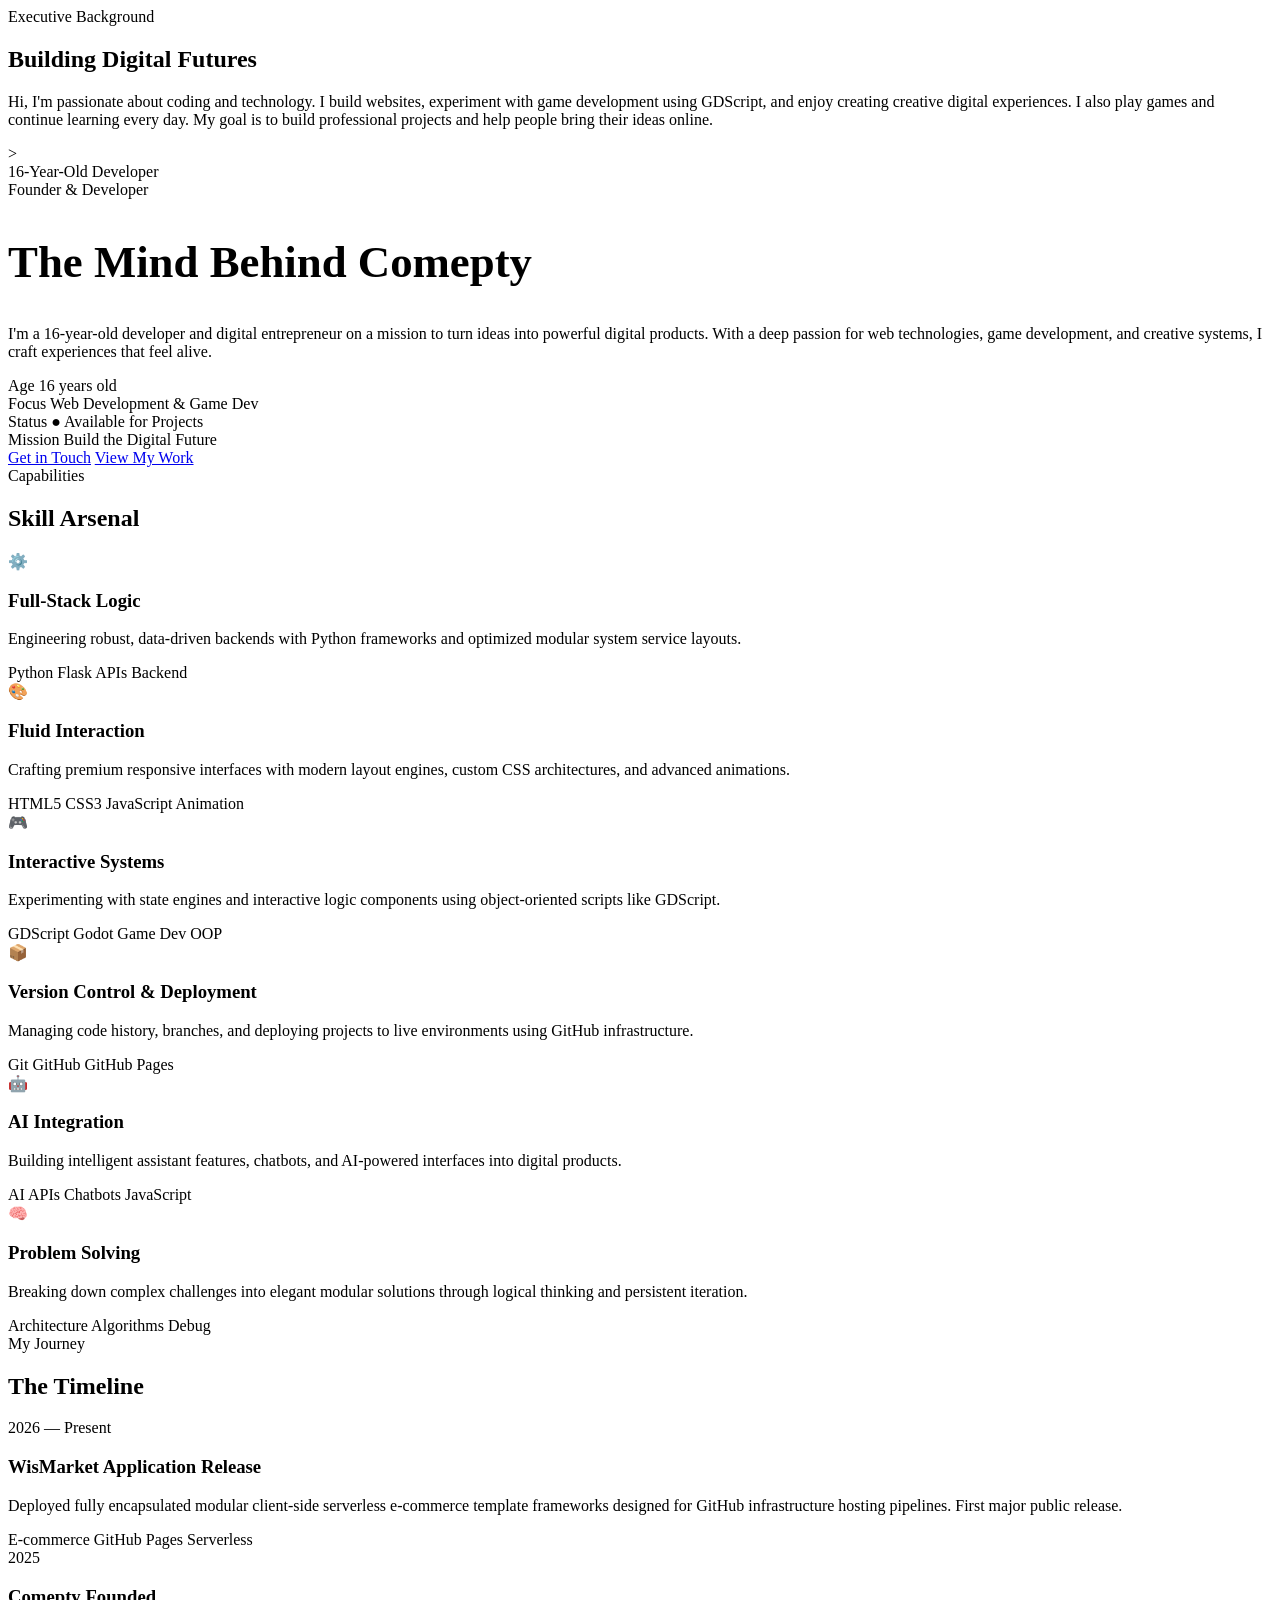
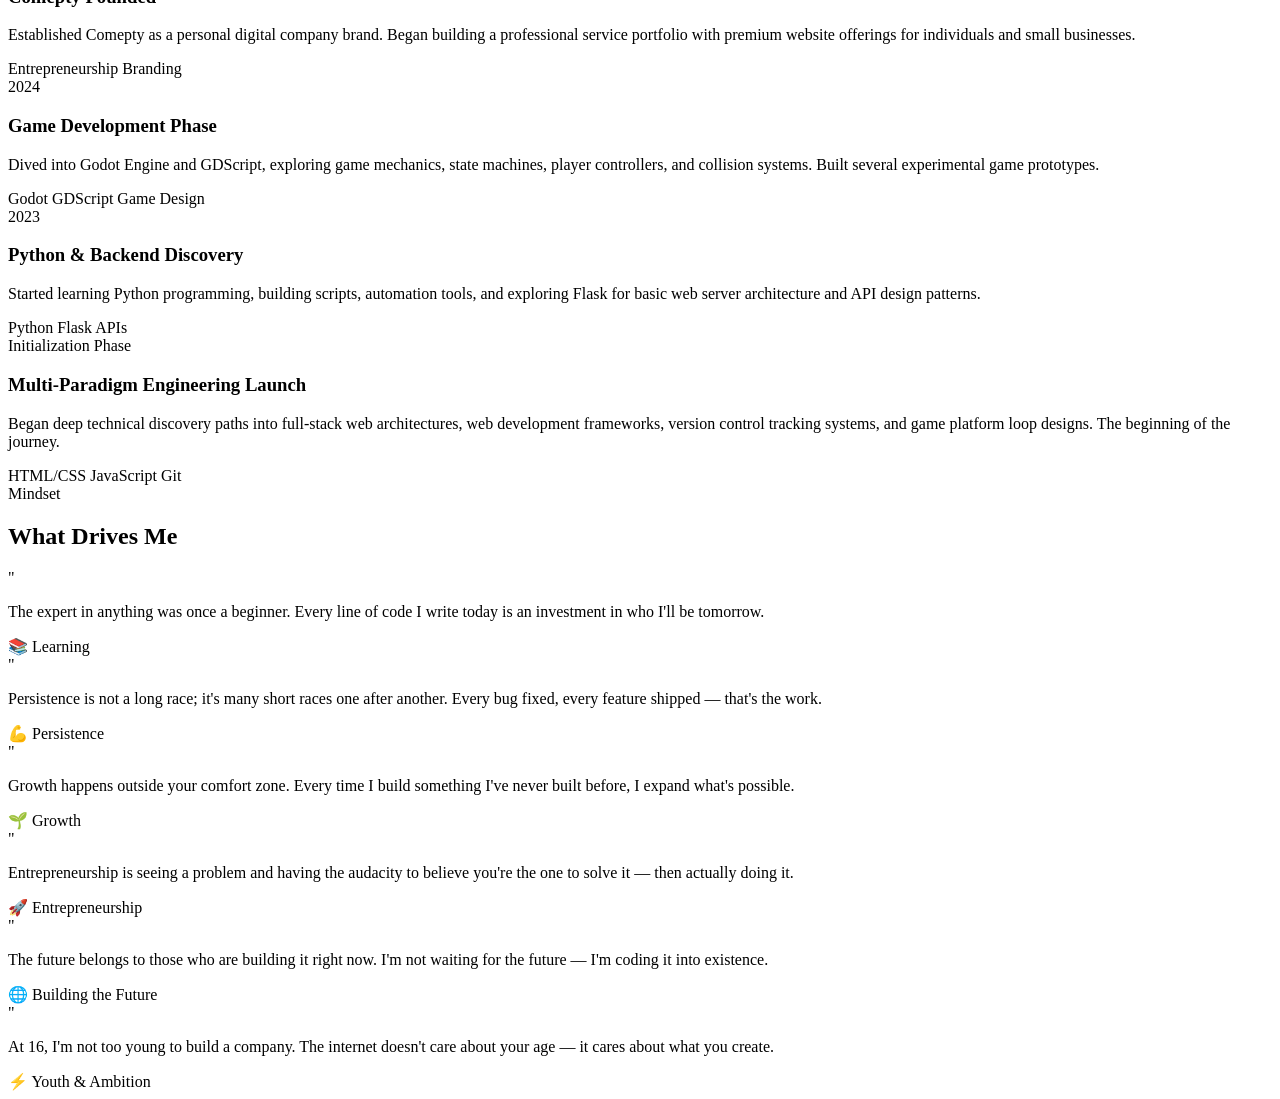
==== about.html @ f943f152 "Add files via upload" ====
<!DOCTYPE html>
<html lang="en">
<head>
  <meta charset="UTF-8" />
  
  
  <!-- ── SEO ── -->
<meta name="description" content="Comepty is a youth-led digital agency that builds premium websites and apps, crafted by a 16-year-old developer with a passion for clean design and futuristic experiences." />
<meta name="keywords" content="Comepty, web development, digital agency, premium websites, Nigeria, youth developer" />
<meta name="author" content="Comepty" />

<!-- ── Open Graph (Facebook, WhatsApp, Discord, LinkedIn) ── -->
<meta property="og:title" content="Comepty.org" />
<meta property="og:description" content="Comepty is a youth-led digital agency that builds premium websites and apps, crafted by a 16-year-old developer with a passion for clean design and futuristic experiences." />
<meta property="og:image" content="https://comepty-official.github.io/Comepty-Portfolio/image/icon.png" />
<meta property="og:url" content="https://comepty-official.github.io/Comepty-Portfolio/" />
<meta property="og:type" content="website" />
<meta property="og:site_name" content="Comepty" />
<meta property="og:locale" content="en_US" />

<!-- ── Twitter / X ── -->
<meta name="twitter:card" content="summary_large_image" />
<meta name="twitter:title" content="Comepty.org" />
<meta name="twitter:description" content="Comepty is a youth-led digital agency that builds premium websites and apps, crafted by a 16-year-old developer with a passion for clean design and futuristic experiences." />
<meta name="twitter:image" content="https://comepty-official.github.io/Comepty-Portfolio/image/icon.png" />
<meta name="twitter:site" content="@comepty" />
<meta name="twitter:creator" content="@comepty" />

<!-- ── Discord (uses Open Graph automatically) ── -->
<!-- Discord reads og:title, og:description, og:image — already covered above -->
<meta property="og:image:width" content="1200" />
<meta property="og:image:height" content="630" />

<!-- ── WhatsApp (uses Open Graph automatically) ── -->
<!-- WhatsApp reads og:title, og:description, og:image — already covered above -->

<!-- ── Telegram ── -->
<meta property="og:image:alt" content="Comepty — Building Digital Futures" />

<!-- ── LinkedIn ── -->
<meta property="article:author" content="Comepty" />
  
  
  <title>About — Comepty</title>
  
  <link rel="preconnect" href="https://fonts.googleapis.com" />
  <link rel="preconnect" href="https://fonts.gstatic.com" crossorigin />
  <link rel="stylesheet" href="css/global.css" />
  <link rel="stylesheet" href="css/about.css" />
</head>
<body>

<main>

  <!-- ── Page Hero ─────────────────────────────────────────── -->
  <section class="page-hero">
    <div class="page-hero-inner">
      <div class="section-label reveal">Executive Background</div>
      <h1 class="section-title reveal reveal-delay-1">
        Building <span class="gradient-text">Digital Futures</span>
      </h1>
      <p class="section-sub reveal reveal-delay-2">
        Hi, I'm passionate about coding and technology. I build websites, experiment with game development using GDScript, and enjoy creating creative digital experiences. I also play games and continue learning every day. My goal is to build professional projects and help people bring their ideas online.
      </p>
    </div>
    <div class="orb orb-1" aria-hidden="true"></div>
    <div class="orb orb-2" aria-hidden="true"></div>
  </section>

  <!-- ── Profile Card ──────────────────────────────────────── -->
  <section class="section">
    <div class="profile-grid">
      <div class="profile-avatar-wrap reveal">
        <div class="profile-avatar">
          <div class="avatar-placeholder" aria-label="Founder photo placeholder">
            <img class="logo" src="image/MyPic.jpg" alt=""></img>>
            <!-- Replace with <img src="assets/images/founder.jpg" alt="Founder" /> -->
          </div>
          <div class="avatar-ring"></div>
          <div class="avatar-glow"></div>
        </div>
        <div class="profile-badge">
          <span class="badge-dot"></span>
          16-Year-Old Developer
        </div>
      </div>

      <div class="profile-info">
        <div class="section-label reveal">Founder & Developer</div>
        <h2 class="section-title reveal reveal-delay-1" style="font-size:clamp(1.8rem,4vw,2.8rem)">
          The Mind Behind Comepty
        </h2>
        <p class="section-sub reveal reveal-delay-2">
          I'm a 16-year-old developer and digital entrepreneur on a mission to turn ideas into powerful digital products. With a deep passion for web technologies, game development, and creative systems, I craft experiences that feel alive.
        </p>
        <div class="profile-details reveal reveal-delay-3">
          <div class="detail-item">
            <span class="detail-label">Age</span>
            <span class="detail-value">16 years old</span>
          </div>
          <div class="detail-item">
            <span class="detail-label">Focus</span>
            <span class="detail-value">Web Development & Game Dev</span>
          </div>
          <div class="detail-item">
            <span class="detail-label">Status</span>
            <span class="detail-value" style="color:var(--cyan)">● Available for Projects</span>
          </div>
          <div class="detail-item">
            <span class="detail-label">Mission</span>
            <span class="detail-value">Build the Digital Future</span>
          </div>
        </div>
        <div class="profile-actions reveal reveal-delay-4">
          <a href="contact.html" class="btn btn-primary">Get in Touch</a>
          <a href="projects.html" class="btn btn-ghost">View My Work</a>
        </div>
      </div>
    </div>
  </section>

  <!-- ── Skills ────────────────────────────────────────────── -->
  <section class="section">
    <div class="section-label reveal">Capabilities</div>
    <h2 class="section-title reveal reveal-delay-1">Skill <span class="gradient-text">Arsenal</span></h2>

    <div class="skills-grid">
      <!-- Skill Card 1 -->
      <div class="skill-card glass-card reveal reveal-delay-1">
        <div class="skill-icon">⚙️</div>
        <h3>Full-Stack Logic</h3>
        <p>Engineering robust, data-driven backends with Python frameworks and optimized modular system service layouts.</p>
        <div class="skill-tags">
          <span class="tag">Python</span>
          <span class="tag">Flask</span>
          <span class="tag">APIs</span>
          <span class="tag">Backend</span>
        </div>
        <div class="skill-bar-wrap">
          <div class="skill-bar" data-width="70%"></div>
        </div>
      </div>

      <!-- Skill Card 2 -->
      <div class="skill-card glass-card reveal reveal-delay-2">
        <div class="skill-icon">🎨</div>
        <h3>Fluid Interaction</h3>
        <p>Crafting premium responsive interfaces with modern layout engines, custom CSS architectures, and advanced animations.</p>
        <div class="skill-tags">
          <span class="tag">HTML5</span>
          <span class="tag">CSS3</span>
          <span class="tag">JavaScript</span>
          <span class="tag">Animation</span>
        </div>
        <div class="skill-bar-wrap">
          <div class="skill-bar" data-width="88%"></div>
        </div>
      </div>

      <!-- Skill Card 3 -->
      <div class="skill-card glass-card reveal reveal-delay-3">
        <div class="skill-icon">🎮</div>
        <h3>Interactive Systems</h3>
        <p>Experimenting with state engines and interactive logic components using object-oriented scripts like GDScript.</p>
        <div class="skill-tags">
          <span class="tag">GDScript</span>
          <span class="tag">Godot</span>
          <span class="tag">Game Dev</span>
          <span class="tag">OOP</span>
        </div>
        <div class="skill-bar-wrap">
          <div class="skill-bar" data-width="55%"></div>
        </div>
      </div>

      <!-- Skill Card 4 -->
      <div class="skill-card glass-card reveal reveal-delay-4">
        <div class="skill-icon">📦</div>
        <h3>Version Control & Deployment</h3>
        <p>Managing code history, branches, and deploying projects to live environments using GitHub infrastructure.</p>
        <div class="skill-tags">
          <span class="tag">Git</span>
          <span class="tag">GitHub</span>
          <span class="tag">GitHub Pages</span>
        </div>
        <div class="skill-bar-wrap">
          <div class="skill-bar" data-width="75%"></div>
        </div>
      </div>

      <!-- Skill Card 5 -->
      <div class="skill-card glass-card reveal reveal-delay-1">
        <div class="skill-icon">🤖</div>
        <h3>AI Integration</h3>
        <p>Building intelligent assistant features, chatbots, and AI-powered interfaces into digital products.</p>
        <div class="skill-tags">
          <span class="tag">AI APIs</span>
          <span class="tag">Chatbots</span>
          <span class="tag">JavaScript</span>
        </div>
        <div class="skill-bar-wrap">
          <div class="skill-bar" data-width="60%"></div>
        </div>
      </div>

      <!-- Skill Card 6 -->
      <div class="skill-card glass-card reveal reveal-delay-2">
        <div class="skill-icon">🧠</div>
        <h3>Problem Solving</h3>
        <p>Breaking down complex challenges into elegant modular solutions through logical thinking and persistent iteration.</p>
        <div class="skill-tags">
          <span class="tag">Architecture</span>
          <span class="tag">Algorithms</span>
          <span class="tag">Debug</span>
        </div>
        <div class="skill-bar-wrap">
          <div class="skill-bar" data-width="82%"></div>
        </div>
      </div>
    </div>
  </section>

  <!-- ── Timeline ───────────────────────────────────────────── -->
  <section class="section">
    <div class="section-label reveal">My Journey</div>
    <h2 class="section-title reveal reveal-delay-1">The <span class="gradient-text">Timeline</span></h2>

    <div class="timeline">

      <div class="timeline-item reveal">
        <div class="timeline-dot"></div>
        <div class="timeline-content glass-card">
          <div class="timeline-date">2026 — Present</div>
          <h3>WisMarket Application Release</h3>
          <p>Deployed fully encapsulated modular client-side serverless e-commerce template frameworks designed for GitHub infrastructure hosting pipelines. First major public release.</p>
          <div class="timeline-tags">
            <span class="tag">E-commerce</span>
            <span class="tag">GitHub Pages</span>
            <span class="tag">Serverless</span>
          </div>
        </div>
      </div>

      <div class="timeline-item reveal">
        <div class="timeline-dot"></div>
        <div class="timeline-content glass-card">
          <div class="timeline-date">2025</div>
          <h3>Comepty Founded</h3>
          <p>Established Comepty as a personal digital company brand. Began building a professional service portfolio with premium website offerings for individuals and small businesses.</p>
          <div class="timeline-tags">
            <span class="tag">Entrepreneurship</span>
            <span class="tag">Branding</span>
          </div>
        </div>
      </div>

      <div class="timeline-item reveal">
        <div class="timeline-dot"></div>
        <div class="timeline-content glass-card">
          <div class="timeline-date">2024</div>
          <h3>Game Development Phase</h3>
          <p>Dived into Godot Engine and GDScript, exploring game mechanics, state machines, player controllers, and collision systems. Built several experimental game prototypes.</p>
          <div class="timeline-tags">
            <span class="tag">Godot</span>
            <span class="tag">GDScript</span>
            <span class="tag">Game Design</span>
          </div>
        </div>
      </div>

      <div class="timeline-item reveal">
        <div class="timeline-dot"></div>
        <div class="timeline-content glass-card">
          <div class="timeline-date">2023</div>
          <h3>Python & Backend Discovery</h3>
          <p>Started learning Python programming, building scripts, automation tools, and exploring Flask for basic web server architecture and API design patterns.</p>
          <div class="timeline-tags">
            <span class="tag">Python</span>
            <span class="tag">Flask</span>
            <span class="tag">APIs</span>
          </div>
        </div>
      </div>

      <div class="timeline-item reveal">
        <div class="timeline-dot timeline-dot-start"></div>
        <div class="timeline-content glass-card">
          <div class="timeline-date">Initialization Phase</div>
          <h3>Multi-Paradigm Engineering Launch</h3>
          <p>Began deep technical discovery paths into full-stack web architectures, web development frameworks, version control tracking systems, and game platform loop designs. The beginning of the journey.</p>
          <div class="timeline-tags">
            <span class="tag">HTML/CSS</span>
            <span class="tag">JavaScript</span>
            <span class="tag">Git</span>
          </div>
        </div>
      </div>

    </div>
  </section>

  <!-- ── Motivation Quotes ──────────────────────────────────── -->
  <section class="section">
    <div class="section-label reveal">Mindset</div>
    <h2 class="section-title reveal reveal-delay-1">What Drives <span class="gradient-text">Me</span></h2>

    <div class="quotes-grid">
      <div class="quote-card glass-card reveal reveal-delay-1">
        <div class="quote-mark">"</div>
        <p class="quote-text">The expert in anything was once a beginner. Every line of code I write today is an investment in who I'll be tomorrow.</p>
        <div class="quote-theme">📚 Learning</div>
      </div>
      <div class="quote-card glass-card reveal reveal-delay-2">
        <div class="quote-mark">"</div>
        <p class="quote-text">Persistence is not a long race; it's many short races one after another. Every bug fixed, every feature shipped — that's the work.</p>
        <div class="quote-theme">💪 Persistence</div>
      </div>
      <div class="quote-card glass-card reveal reveal-delay-3">
        <div class="quote-mark">"</div>
        <p class="quote-text">Growth happens outside your comfort zone. Every time I build something I've never built before, I expand what's possible.</p>
        <div class="quote-theme">🌱 Growth</div>
      </div>
      <div class="quote-card glass-card reveal reveal-delay-4">
        <div class="quote-mark">"</div>
        <p class="quote-text">Entrepreneurship is seeing a problem and having the audacity to believe you're the one to solve it — then actually doing it.</p>
        <div class="quote-theme">🚀 Entrepreneurship</div>
      </div>
      <div class="quote-card glass-card reveal reveal-delay-1">
        <div class="quote-mark">"</div>
        <p class="quote-text">The future belongs to those who are building it right now. I'm not waiting for the future — I'm coding it into existence.</p>
        <div class="quote-theme">🌐 Building the Future</div>
      </div>
      <div class="quote-card glass-card reveal reveal-delay-2">
        <div class="quote-mark">"</div>
        <p class="quote-text">At 16, I'm not too young to build a company. The internet doesn't care about your age — it cares about what you create.</p>
        <div class="quote-theme">⚡ Youth & Ambition</div>
      </div>
    </div>
  </section>

</main>

<script src="js/shell.js"></script>
<script src="js/global.js"></script>
<script src="js/about.js"></script>
</body>
</html>
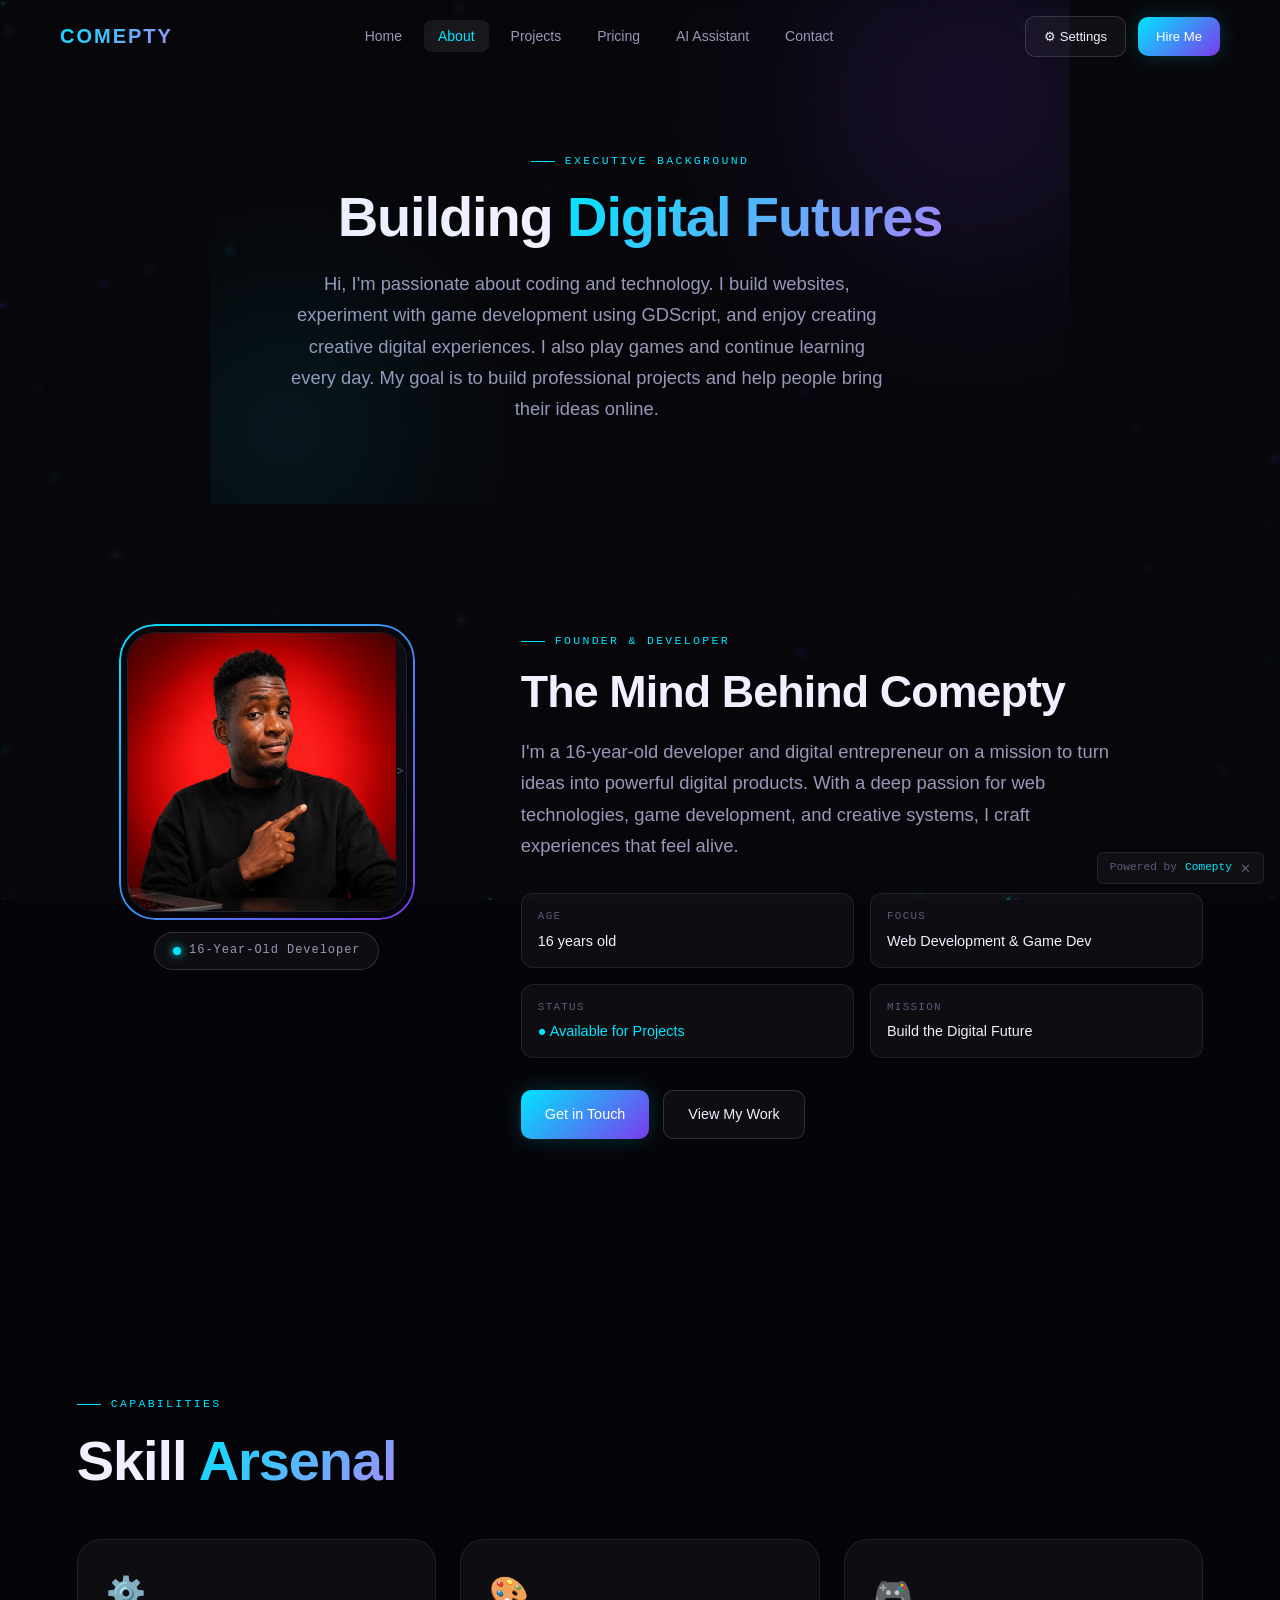
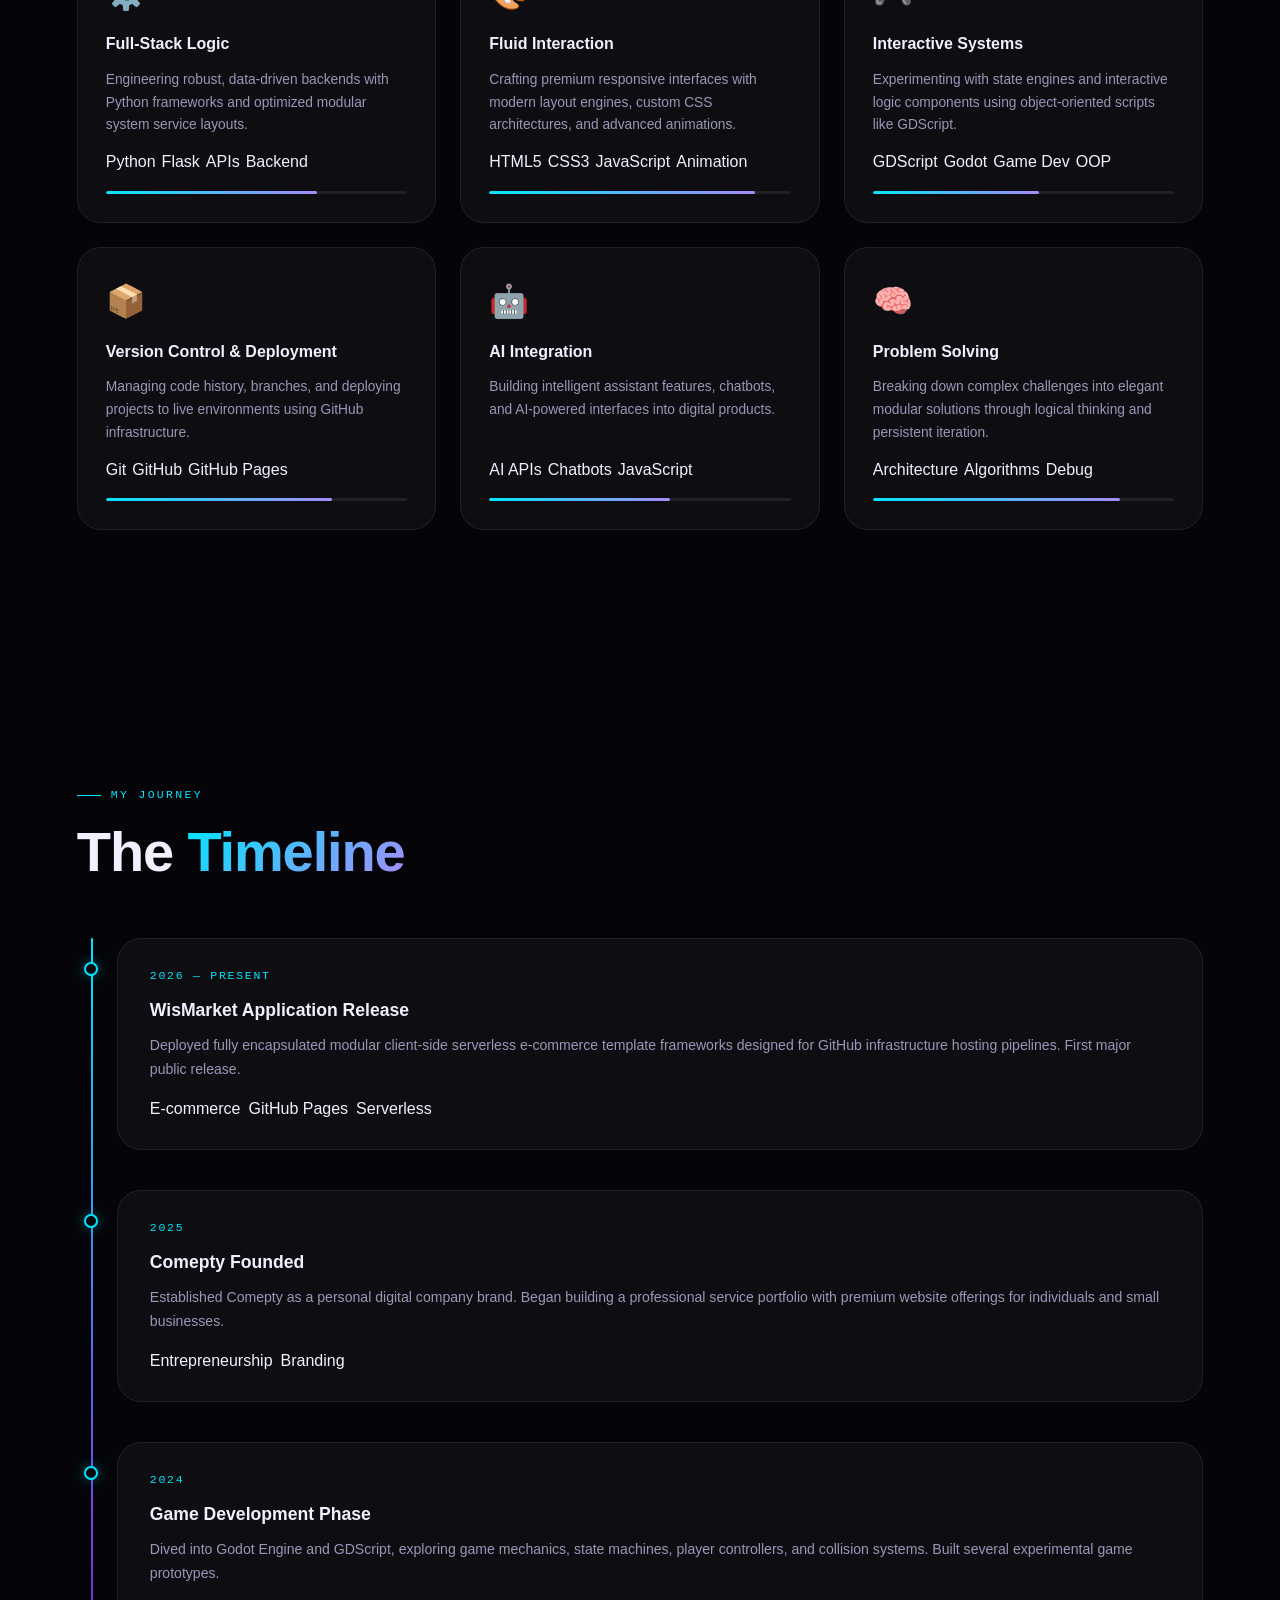
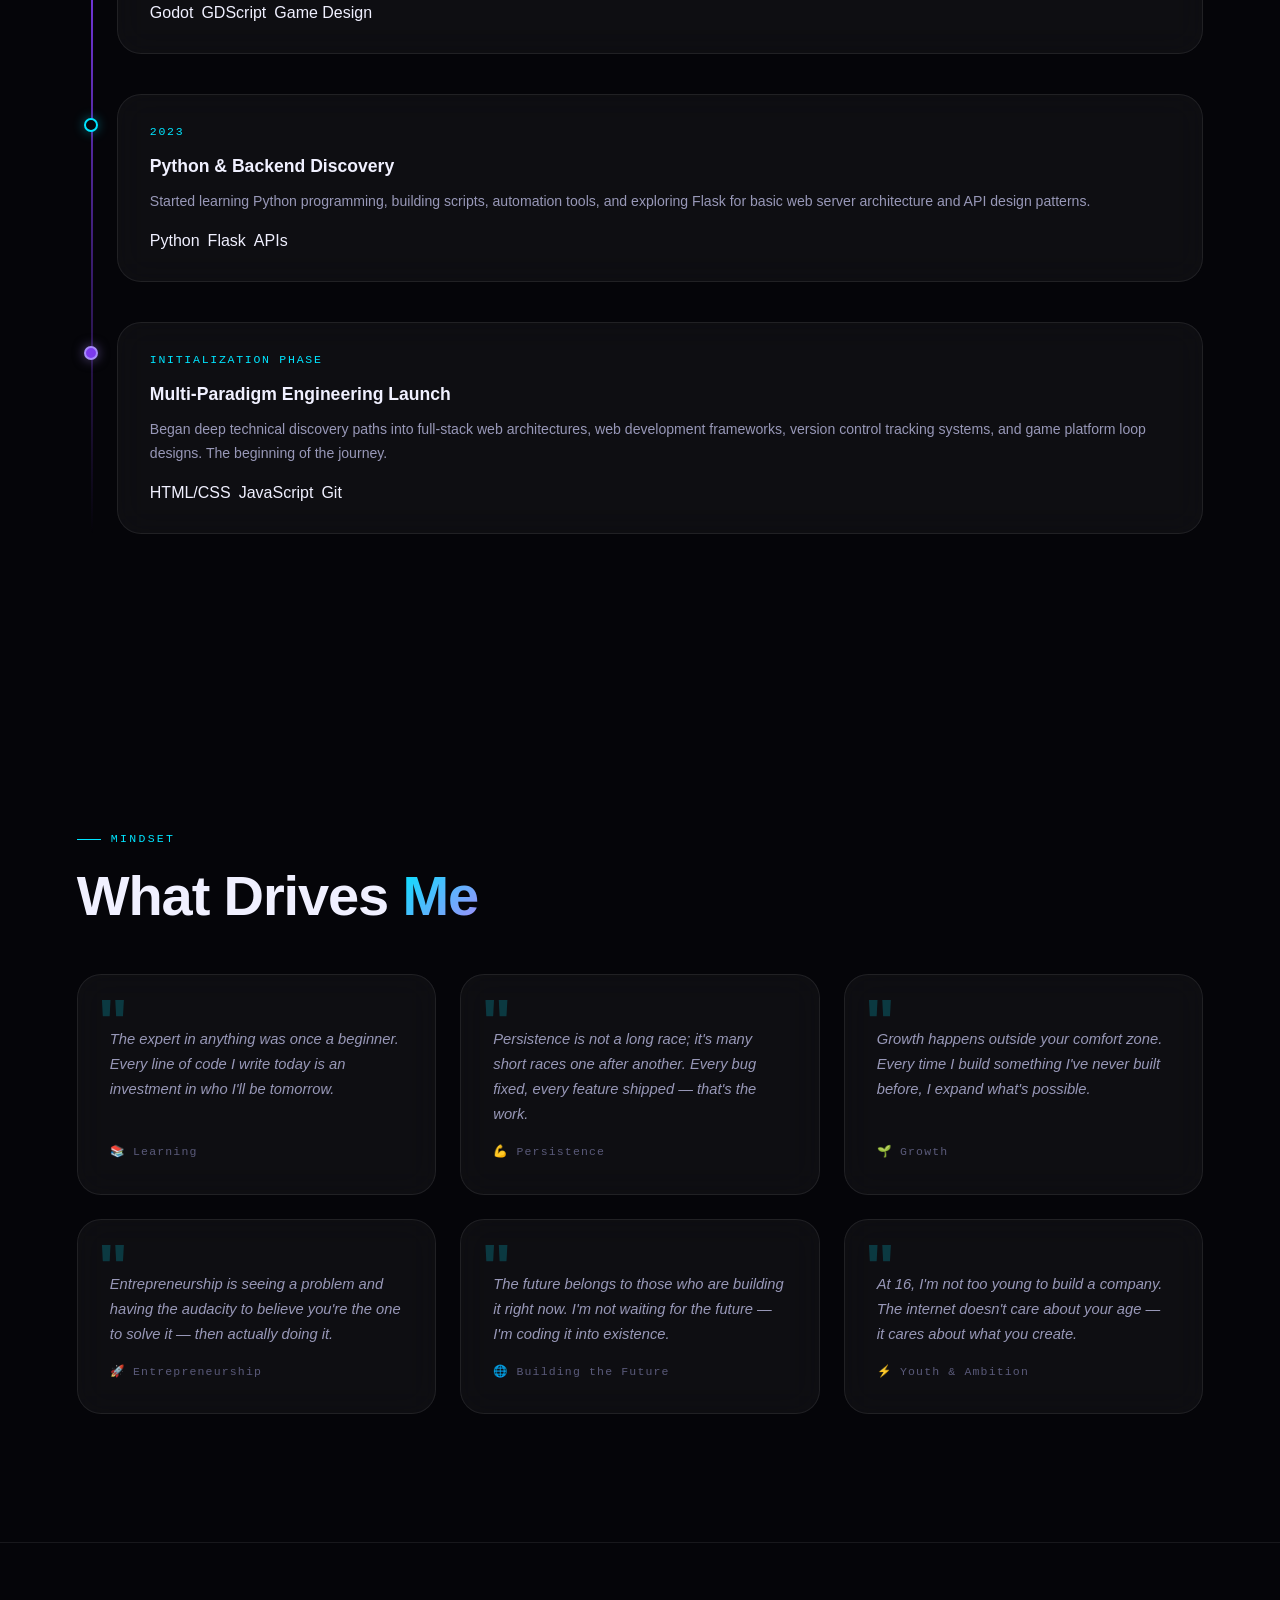
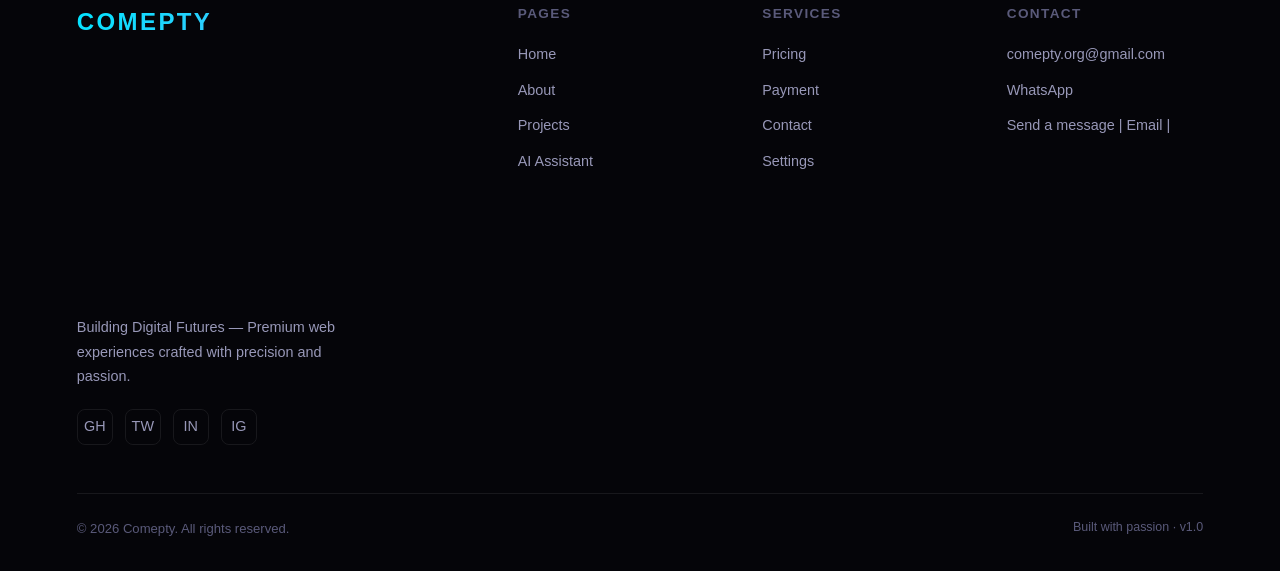
==== commit 535214c1: "Add files via upload" ====
--- a/about.html
+++ b/about.html
@@ -3,7 +3,7 @@
 <head>
   <meta charset="UTF-8" />
   
-  
+  <meta name="viewport" content="width=device-width, initial-scale=1.0" />
   <!-- ── SEO ── -->
 <meta name="description" content="Comepty is a youth-led digital agency that builds premium websites and apps, crafted by a 16-year-old developer with a passion for clean design and futuristic experiences." />
 <meta name="keywords" content="Comepty, web development, digital agency, premium websites, Nigeria, youth developer" />
--- a/css/global.css
+++ b/css/global.css
@@ -0,0 +1,540 @@
+/* ============================================================
+   COMEPTY — GLOBAL STYLESHEET
+   Shared across all pages
+   ============================================================ */
+
+
+/* ── Mobile Fix ── */
+html, body {
+  max-width: 100%;
+  overflow-x: hidden;
+}
+
+* {
+  box-sizing: border-box;
+  min-width: 0;
+}
+
+img, video, canvas, iframe {
+  max-width: 100%;
+  height: auto;
+  display: block;
+}
+
+
+@import url('https://fonts.googleapis.com/css2?family=Syne:wght@400;500;600;700;800&family=DM+Sans:ital,wght@0,300;0,400;0,500;1,300&family=JetBrains+Mono:wght@400;500&display=swap');
+
+/* ── CSS Variables ─────────────────────────────────────────── */
+:root {
+  /* Core palette */
+  --bg:           #050509;
+  --bg-2:         #0a0a12;
+  --bg-3:         #0f0f1a;
+  --surface:      rgba(255,255,255,0.04);
+  --surface-2:    rgba(255,255,255,0.07);
+  --border:       rgba(255,255,255,0.08);
+  --border-2:     rgba(255,255,255,0.14);
+
+  /* Neon accents */
+  --cyan:         #00e5ff;
+  --violet:       #7c3aed;
+  --violet-light: #a78bfa;
+  --pink:         #f472b6;
+  --green:        #22d3ee;
+
+  /* Text */
+  --text:         #f0f0ff;
+  --text-2:       #9898b8;
+  --text-3:       #5a5a7a;
+
+  /* Glow */
+  --glow-cyan:    0 0 30px rgba(0,229,255,0.25);
+  --glow-violet:  0 0 30px rgba(124,58,237,0.35);
+
+  /* Fonts */
+  --font-display: 'Syne', sans-serif;
+  --font-body:    'DM Sans', sans-serif;
+  --font-mono:    'JetBrains Mono', monospace;
+
+  /* Spacing */
+  --nav-h:        72px;
+  --radius:       16px;
+  --radius-lg:    24px;
+
+  /* Transitions */
+  --ease:         cubic-bezier(0.16, 1, 0.3, 1);
+  --dur:          0.5s;
+}
+
+/* Light mode overrides */
+body.light {
+  --bg:        #f4f4ff;
+  --bg-2:      #eaeaf8;
+  --bg-3:      #e0e0f5;
+  --surface:   rgba(0,0,0,0.04);
+  --surface-2: rgba(0,0,0,0.07);
+  --border:    rgba(0,0,0,0.09);
+  --border-2:  rgba(0,0,0,0.15);
+  --text:      #0a0a1a;
+  --text-2:    #3a3a5c;
+  --text-3:    #8888aa;
+}
+
+/* ── Reset ──────────────────────────────────────────────────── */
+*, *::before, *::after { box-sizing: border-box; margin: 0; padding: 0; }
+html { scroll-behavior: smooth; }
+
+body {
+  font-family: var(--font-body);
+  background: var(--bg);
+  color: var(--text);
+  line-height: 1.6;
+  min-height: 100vh;
+  overflow-x: hidden;
+  transition: background 0.4s, color 0.4s;
+}
+
+/* ── Background Video ───────────────────────────────────────── */
+#bg-video-wrap {
+  position: fixed;
+  inset: 0;
+  z-index: -2;
+  overflow: hidden;
+}
+#bg-video-wrap video {
+  width: 100%; height: 100%;
+  object-fit: cover;
+  opacity: 0.18;
+  filter: saturate(0.5) blur(2px);
+}
+#bg-overlay {
+  position: fixed;
+  inset: 0;
+  z-index: -1;
+  background:
+    radial-gradient(ellipse 80% 60% at 20% 10%, rgba(124,58,237,0.18) 0%, transparent 70%),
+    radial-gradient(ellipse 60% 50% at 80% 80%, rgba(0,229,255,0.12) 0%, transparent 70%),
+    linear-gradient(160deg, var(--bg) 0%, var(--bg-2) 100%);
+}
+
+/* ── Noise grain overlay ────────────────────────────────────── */
+body::before {
+  content: '';
+  position: fixed;
+  inset: 0;
+  z-index: -1;
+  opacity: 0.03;
+  pointer-events: none;
+  background-image: url("data:image/svg+xml,%3Csvg viewBox='0 0 256 256' xmlns='http://www.w3.org/2000/svg'%3E%3Cfilter id='n'%3E%3CfeTurbulence type='fractalNoise' baseFrequency='0.9' numOctaves='4' stitchTiles='stitch'/%3E%3C/filter%3E%3Crect width='100%25' height='100%25' filter='url(%23n)'/%3E%3C/svg%3E");
+  background-repeat: repeat;
+  background-size: 200px;
+}
+
+/* ── Loading Screen ─────────────────────────────────────────── */
+#loader {
+  position: fixed;
+  inset: 0;
+  z-index: 9999;
+  background: var(--bg);
+  display: flex;
+  flex-direction: column;
+  align-items: center;
+  justify-content: center;
+  gap: 24px;
+  transition: opacity 0.6s var(--ease), visibility 0.6s;
+}
+#loader.hidden { opacity: 0; visibility: hidden; }
+.loader-logo {
+  font-family: var(--font-display);
+  font-size: 2rem;
+  font-weight: 800;
+  letter-spacing: 0.15em;
+  background: linear-gradient(135deg, var(--cyan), var(--violet-light));
+  -webkit-background-clip: text;
+  -webkit-text-fill-color: transparent;
+  background-clip: text;
+}
+.loader-bar {
+  width: 200px;
+  height: 2px;
+  background: var(--border);
+  border-radius: 99px;
+  overflow: hidden;
+}
+.loader-fill {
+  height: 100%;
+  width: 0%;
+  background: linear-gradient(90deg, var(--cyan), var(--violet-light));
+  border-radius: 99px;
+  animation: load 1.4s var(--ease) forwards;
+}
+@keyframes load { to { width: 100%; } }
+
+/* ── Navigation ─────────────────────────────────────────────── */
+#navbar {
+  position: fixed;
+  top: 0; left: 0; right: 0;
+  z-index: 100;
+  height: var(--nav-h);
+  display: flex;
+  align-items: center;
+  padding: 0 clamp(20px, 5vw, 60px);
+  transition: background 0.4s, border-color 0.4s, backdrop-filter 0.4s;
+}
+#navbar.scrolled {
+  background: rgba(5,5,9,0.75);
+  backdrop-filter: blur(20px);
+  border-bottom: 1px solid var(--border);
+}
+body.light #navbar.scrolled { background: rgba(244,244,255,0.8); }
+
+.nav-logo {
+  font-family: var(--font-display);
+  font-weight: 800;
+  font-size: 1.25rem;
+  letter-spacing: 0.1em;
+  background: linear-gradient(135deg, var(--cyan), var(--violet-light));
+  -webkit-background-clip: text;
+  -webkit-text-fill-color: transparent;
+  background-clip: text;
+  text-decoration: none;
+  flex-shrink: 0;
+}
+.nav-links {
+  display: flex;
+  align-items: center;
+  gap: 8px;
+  margin: 0 auto;
+  list-style: none;
+}
+.nav-links a {
+  font-family: var(--font-body);
+  font-size: 0.875rem;
+  font-weight: 500;
+  color: var(--text-2);
+  text-decoration: none;
+  padding: 8px 14px;
+  border-radius: 8px;
+  transition: color 0.2s, background 0.2s;
+}
+.nav-links a:hover,
+.nav-links a.active {
+  color: var(--text);
+  background: var(--surface-2);
+}
+.nav-links a.active { color: var(--cyan); }
+
+.nav-cta {
+  display: flex;
+  align-items: center;
+  gap: 12px;
+  flex-shrink: 0;
+}
+
+/* Hamburger */
+.nav-toggle {
+  display: none;
+  flex-direction: column;
+  gap: 5px;
+  background: none;
+  border: none;
+  cursor: pointer;
+  padding: 8px;
+  z-index: 101;
+}
+.nav-toggle span {
+  display: block;
+  width: 24px;
+  height: 2px;
+  background: var(--text);
+  border-radius: 2px;
+  transition: transform 0.35s var(--ease), opacity 0.35s;
+}
+.nav-toggle.open span:nth-child(1) { transform: translateY(7px) rotate(45deg); }
+.nav-toggle.open span:nth-child(2) { opacity: 0; }
+.nav-toggle.open span:nth-child(3) { transform: translateY(-7px) rotate(-45deg); }
+
+/* Mobile drawer */
+.nav-drawer {
+  position: fixed;
+  top: 0; right: -100%;
+  width: min(320px, 85vw);
+  height: 100vh;
+  background: rgba(10,10,18,0.96);
+  backdrop-filter: blur(30px);
+  border-left: 1px solid var(--border);
+  z-index: 100;
+  transition: right 0.45s var(--ease);
+  padding: calc(var(--nav-h) + 32px) 32px 32px;
+  display: flex;
+  flex-direction: column;
+  gap: 8px;
+}
+body.light .nav-drawer { background: rgba(240,240,250,0.96); }
+.nav-drawer.open { right: 0; }
+.nav-drawer a {
+  font-family: var(--font-display);
+  font-size: 1.1rem;
+  font-weight: 600;
+  color: var(--text-2);
+  text-decoration: none;
+  padding: 14px 0;
+  border-bottom: 1px solid var(--border);
+  transition: color 0.2s;
+}
+.nav-drawer a:hover { color: var(--cyan); }
+.nav-backdrop {
+  position: fixed;
+  inset: 0;
+  background: rgba(0,0,0,0.5);
+  z-index: 99;
+  opacity: 0;
+  visibility: hidden;
+  transition: opacity 0.3s, visibility 0.3s;
+}
+.nav-backdrop.open { opacity: 1; visibility: visible; }
+
+/* ── Buttons ────────────────────────────────────────────────── */
+.btn {
+  display: inline-flex;
+  align-items: center;
+  gap: 8px;
+  padding: 12px 24px;
+  border-radius: 10px;
+  font-family: var(--font-body);
+  font-size: 0.9rem;
+  font-weight: 500;
+  cursor: pointer;
+  text-decoration: none;
+  border: none;
+  transition: all 0.25s var(--ease);
+  white-space: nowrap;
+}
+.btn-primary {
+  background: linear-gradient(135deg, var(--cyan), var(--violet));
+  color: #fff;
+  box-shadow: 0 0 20px rgba(0,229,255,0.2);
+}
+.btn-primary:hover {
+  transform: translateY(-2px);
+  box-shadow: 0 0 35px rgba(0,229,255,0.4);
+}
+.btn-ghost {
+  background: var(--surface);
+  color: var(--text);
+  border: 1px solid var(--border-2);
+}
+.btn-ghost:hover {
+  background: var(--surface-2);
+  border-color: var(--cyan);
+  color: var(--cyan);
+  transform: translateY(-2px);
+}
+.btn-wa {
+  background: #25d366;
+  color: #fff;
+}
+.btn-wa:hover { transform: translateY(-2px); filter: brightness(1.1); }
+.btn-sm { padding: 9px 18px; font-size: 0.82rem; }
+.btn-lg { padding: 16px 36px; font-size: 1rem; border-radius: 12px; }
+
+/* ── Section layout ─────────────────────────────────────────── */
+.section {
+  padding: clamp(80px, 10vw, 130px) clamp(20px, 6vw, 80px);
+  max-width: 1280px;
+  margin: 0 auto;
+}
+.section-full { max-width: 100%; padding-left: 0; padding-right: 0; }
+
+.section-label {
+  font-family: var(--font-mono);
+  font-size: 0.72rem;
+  letter-spacing: 0.2em;
+  text-transform: uppercase;
+  color: var(--cyan);
+  margin-bottom: 16px;
+  display: flex;
+  align-items: center;
+  gap: 10px;
+}
+.section-label::before {
+  content: '';
+  display: block;
+  width: 24px;
+  height: 1px;
+  background: var(--cyan);
+}
+.section-title {
+  font-family: var(--font-display);
+  font-size: clamp(2rem, 5vw, 3.5rem);
+  font-weight: 800;
+  line-height: 1.1;
+  letter-spacing: -0.02em;
+  margin-bottom: 20px;
+}
+.section-sub {
+  font-size: clamp(1rem, 2vw, 1.15rem);
+  color: var(--text-2);
+  max-width: 600px;
+  line-height: 1.7;
+}
+.gradient-text {
+  background: linear-gradient(135deg, var(--cyan) 0%, var(--violet-light) 100%);
+  -webkit-background-clip: text;
+  -webkit-text-fill-color: transparent;
+  background-clip: text;
+}
+
+/* ── Cards ──────────────────────────────────────────────────── */
+.glass-card {
+  background: var(--surface);
+  border: 1px solid var(--border);
+  border-radius: var(--radius-lg);
+  backdrop-filter: blur(16px);
+  transition: border-color 0.3s, transform 0.3s, box-shadow 0.3s;
+}
+.glass-card:hover {
+  border-color: var(--border-2);
+  transform: translateY(-4px);
+  box-shadow: var(--glow-violet);
+}
+
+/* ── Particles canvas ───────────────────────────────────────── */
+#particles-canvas {
+  position: fixed;
+  inset: 0;
+  z-index: -1;
+  pointer-events: none;
+}
+
+/* ── Footer ─────────────────────────────────────────────────── */
+footer {
+  border-top: 1px solid var(--border);
+  padding: 60px clamp(20px, 6vw, 80px) 32px;
+}
+.footer-inner {
+  max-width: 1280px;
+  margin: 0 auto;
+  display: grid;
+  grid-template-columns: 2fr repeat(3, 1fr);
+  gap: 48px;
+}
+.footer-brand .logo {
+  font-family: var(--font-display);
+  font-weight: 800;
+  font-size: 1.5rem;
+  letter-spacing: 0.1em;
+  background: linear-gradient(135deg, var(--cyan), var(--violet-light));
+  -webkit-background-clip: text;
+  -webkit-text-fill-color: transparent;
+  background-clip: text;
+  margin-bottom: 12px;
+}
+.footer-brand p {
+  font-size: 0.9rem;
+  color: var(--text-2);
+  line-height: 1.7;
+  max-width: 280px;
+}
+.footer-col h4 {
+  font-family: var(--font-display);
+  font-size: 0.85rem;
+  font-weight: 700;
+  letter-spacing: 0.1em;
+  text-transform: uppercase;
+  color: var(--text-3);
+  margin-bottom: 16px;
+}
+.footer-col ul { list-style: none; display: flex; flex-direction: column; gap: 10px; }
+.footer-col ul a {
+  font-size: 0.9rem;
+  color: var(--text-2);
+  text-decoration: none;
+  transition: color 0.2s;
+}
+.footer-col ul a:hover { color: var(--cyan); }
+.footer-bottom {
+  max-width: 1280px;
+  margin: 48px auto 0;
+  padding-top: 24px;
+  border-top: 1px solid var(--border);
+  display: flex;
+  align-items: center;
+  justify-content: space-between;
+  gap: 16px;
+  flex-wrap: wrap;
+}
+.footer-bottom p {
+  font-size: 0.82rem;
+  color: var(--text-3);
+}
+.social-links { display: flex; gap: 12px; }
+.social-links a {
+  width: 36px; height: 36px;
+  border-radius: 8px;
+  border: 1px solid var(--border);
+  display: flex; align-items: center; justify-content: center;
+  color: var(--text-2);
+  font-size: 0.9rem;
+  text-decoration: none;
+  transition: border-color 0.2s, color 0.2s, background 0.2s;
+}
+.social-links a:hover {
+  border-color: var(--cyan);
+  color: var(--cyan);
+  background: rgba(0,229,255,0.08);
+}
+
+/* ── Watermark ──────────────────────────────────────────────── */
+#watermark {
+  position: fixed;
+  bottom: 16px;
+  right: 16px;
+  z-index: 9000;
+  font-family: var(--font-mono);
+  font-size: 0.7rem;
+  color: var(--text-3);
+  background: var(--surface);
+  border: 1px solid var(--border);
+  padding: 6px 12px;
+  border-radius: 6px;
+  backdrop-filter: blur(12px);
+  display: flex;
+  align-items: center;
+  gap: 8px;
+  transition: opacity 0.3s;
+}
+#watermark a { color: var(--cyan); text-decoration: none; }
+#watermark.hidden { opacity: 0; pointer-events: none; }
+
+/* ── Scroll reveal ──────────────────────────────────────────── */
+.reveal {
+  opacity: 0;
+  transform: translateY(28px);
+  transition: opacity 0.7s var(--ease), transform 0.7s var(--ease);
+}
+.reveal.visible {
+  opacity: 1;
+  transform: none;
+}
+.reveal-delay-1 { transition-delay: 0.1s; }
+.reveal-delay-2 { transition-delay: 0.2s; }
+.reveal-delay-3 { transition-delay: 0.3s; }
+.reveal-delay-4 { transition-delay: 0.4s; }
+
+/* Reduced motion */
+@media (prefers-reduced-motion: reduce), body.no-anim * {
+  animation-duration: 0.01ms !important;
+  animation-iteration-count: 1 !important;
+  transition-duration: 0.01ms !important;
+}
+
+/* ── Responsive nav ─────────────────────────────────────────── */
+@media (max-width: 768px) {
+  .nav-links, .nav-cta { display: none; }
+  .nav-toggle { display: flex; margin-left: auto; }
+  .footer-inner { grid-template-columns: 1fr 1fr; }
+}
+@media (max-width: 480px) {
+  .footer-inner { grid-template-columns: 1fr; }
+}
--- a/css/about.css
+++ b/css/about.css
@@ -0,0 +1,313 @@
+/* ============================================================
+   COMEPTY — ABOUT PAGE CSS
+   ============================================================ */
+
+/* ── Page Hero ──────────────────────────────────────────────── */
+
+/* ── Mobile Fix ── */
+html, body {
+  max-width: 100%;
+  overflow-x: hidden;
+}
+
+* {
+  box-sizing: border-box;
+  min-width: 0;
+}
+
+img, video, canvas, iframe {
+  max-width: 100%;
+  height: auto;
+  display: block;
+}
+
+
+.page-hero {
+  position: relative;
+  padding: calc(var(--nav-h) + 80px) clamp(20px, 6vw, 80px) 80px;
+  overflow: hidden;
+  text-align: center;
+  max-width: 860px;
+  margin: 0 auto;
+}
+.page-hero .section-label { justify-content: center; }
+
+.orb { position:absolute; border-radius:50%; filter:blur(80px); pointer-events:none; z-index:0; }
+.orb-1 {
+  width:500px;height:500px;
+  background:radial-gradient(circle,rgba(124,58,237,0.2),transparent 70%);
+  top:-150px;right:-150px;
+  animation:orbFloat 9s ease-in-out infinite;
+}
+.orb-2 {
+  width:350px;height:350px;
+  background:radial-gradient(circle,rgba(0,229,255,0.15),transparent 70%);
+  bottom:-100px;left:-100px;
+  animation:orbFloat 11s ease-in-out infinite reverse;
+}
+@keyframes orbFloat {
+  0%,100%{transform:translateY(0) scale(1);}
+  50%{transform:translateY(-25px) scale(1.05);}
+}
+
+/* ── Profile Grid ───────────────────────────────────────────── */
+.profile-grid {
+  display: grid;
+  grid-template-columns: 380px 1fr;
+  gap: 64px;
+  align-items: start;
+}
+
+.profile-avatar-wrap {
+  display: flex;
+  flex-direction: column;
+  align-items: center;
+  gap: 20px;
+  position: sticky;
+  top: calc(var(--nav-h) + 24px);
+}
+.profile-avatar {
+  position: relative;
+  width: 280px;
+  height: 280px;
+}
+.avatar-placeholder {
+  width: 100%;
+  height: 100%;
+  border-radius: 28px;
+  background: linear-gradient(135deg, var(--bg-3), var(--bg-2));
+  border: 1px solid var(--border);
+  display: flex;
+  align-items: center;
+  justify-content: center;
+  font-family: var(--font-mono);
+  font-size: 0.75rem;
+  letter-spacing: 0.2em;
+  color: var(--text-3);
+  overflow: hidden;
+}
+.avatar-ring {
+  position: absolute;
+  inset: -8px;
+  border-radius: 36px;
+  border: 2px solid transparent;
+  background: linear-gradient(135deg, var(--cyan), var(--violet)) border-box;
+  -webkit-mask: linear-gradient(#fff 0 0) padding-box, linear-gradient(#fff 0 0);
+  -webkit-mask-composite: destination-out;
+  mask-composite: exclude;
+  animation: ringRotate 6s linear infinite;
+}
+@keyframes ringRotate {
+  0% { transform: rotate(0deg); }
+  100% { transform: rotate(360deg); }
+}
+.avatar-glow {
+  position: absolute;
+  inset: -20px;
+  border-radius: 50%;
+  background: radial-gradient(circle, rgba(124,58,237,0.25), transparent 70%);
+  z-index: -1;
+  animation: orbFloat 5s ease-in-out infinite;
+}
+
+.profile-badge {
+  display: inline-flex;
+  align-items: center;
+  gap: 8px;
+  font-family: var(--font-mono);
+  font-size: 0.75rem;
+  letter-spacing: 0.08em;
+  background: var(--surface);
+  border: 1px solid var(--border-2);
+  border-radius: 99px;
+  padding: 8px 18px;
+  color: var(--text-2);
+}
+.badge-dot {
+  width: 8px; height: 8px;
+  border-radius: 50%;
+  background: var(--cyan);
+  box-shadow: 0 0 8px var(--cyan);
+  animation: pulse 2s ease-in-out infinite;
+}
+@keyframes pulse {
+  0%,100%{opacity:1;transform:scale(1);}
+  50%{opacity:0.5;transform:scale(0.8);}
+}
+
+.profile-details {
+  display: grid;
+  grid-template-columns: 1fr 1fr;
+  gap: 16px;
+  margin: 32px 0;
+}
+.detail-item {
+  display: flex;
+  flex-direction: column;
+  gap: 4px;
+  background: var(--surface);
+  border: 1px solid var(--border);
+  border-radius: 12px;
+  padding: 14px 16px;
+}
+.detail-label {
+  font-family: var(--font-mono);
+  font-size: 0.68rem;
+  letter-spacing: 0.12em;
+  text-transform: uppercase;
+  color: var(--text-3);
+}
+.detail-value { font-size: 0.9rem; font-weight: 500; }
+
+.profile-actions { display: flex; gap: 14px; flex-wrap: wrap; }
+
+
+.logo {
+    height: 300px;
+    width: 300px;
+    border-radius: 20px;
+}
+/* ── Skills Grid ────────────────────────────────────────────── */
+.skills-grid {
+  display: grid;
+  grid-template-columns: repeat(3, 1fr);
+  gap: 24px;
+  margin-top: 48px;
+}
+.skill-card {
+  padding: 28px;
+  display: flex;
+  flex-direction: column;
+  gap: 12px;
+}
+.skill-icon { font-size: 2rem; }
+.skill-card h3 {
+  font-family: var(--font-display);
+  font-size: 1rem;
+  font-weight: 700;
+}
+.skill-card p { font-size: 0.86rem; color: var(--text-2); line-height: 1.65; flex: 1; }
+.skill-tags { display: flex; gap: 6px; flex-wrap: wrap; }
+.skill-bar-wrap {
+  height: 3px;
+  background: var(--border);
+  border-radius: 99px;
+  overflow: hidden;
+  margin-top: 4px;
+}
+.skill-bar {
+  height: 100%;
+  width: 0%;
+  background: linear-gradient(90deg, var(--cyan), var(--violet-light));
+  border-radius: 99px;
+  transition: width 1.2s var(--ease);
+}
+
+/* ── Timeline ───────────────────────────────────────────────── */
+.timeline {
+  position: relative;
+  margin-top: 56px;
+  padding-left: 40px;
+}
+.timeline::before {
+  content: '';
+  position: absolute;
+  top: 0; bottom: 0;
+  left: 14px;
+  width: 2px;
+  background: linear-gradient(180deg, var(--cyan), var(--violet), transparent);
+  border-radius: 2px;
+}
+.timeline-item {
+  position: relative;
+  margin-bottom: 40px;
+}
+.timeline-dot {
+  position: absolute;
+  left: -33px;
+  top: 24px;
+  width: 14px; height: 14px;
+  border-radius: 50%;
+  background: var(--bg);
+  border: 2px solid var(--cyan);
+  box-shadow: 0 0 12px rgba(0,229,255,0.4);
+}
+.timeline-dot-start {
+  border-color: var(--violet-light);
+  box-shadow: 0 0 12px rgba(167,139,250,0.5);
+  background: var(--violet);
+}
+.timeline-content {
+  padding: 28px 32px;
+}
+.timeline-date {
+  font-family: var(--font-mono);
+  font-size: 0.72rem;
+  letter-spacing: 0.15em;
+  text-transform: uppercase;
+  color: var(--cyan);
+  margin-bottom: 10px;
+}
+.timeline-content h3 {
+  font-family: var(--font-display);
+  font-size: 1.1rem;
+  font-weight: 700;
+  margin-bottom: 10px;
+}
+.timeline-content p { font-size: 0.88rem; color: var(--text-2); line-height: 1.7; margin-bottom: 14px; }
+.timeline-tags { display: flex; gap: 8px; flex-wrap: wrap; }
+
+/* ── Quotes ─────────────────────────────────────────────────── */
+.quotes-grid {
+  display: grid;
+  grid-template-columns: repeat(3, 1fr);
+  gap: 24px;
+  margin-top: 48px;
+}
+.quote-card {
+  padding: 32px;
+  display: flex;
+  flex-direction: column;
+  gap: 16px;
+  position: relative;
+  overflow: hidden;
+}
+.quote-mark {
+  font-family: var(--font-display);
+  font-size: 4rem;
+  font-weight: 800;
+  color: var(--cyan);
+  opacity: 0.2;
+  line-height: 1;
+  position: absolute;
+  top: 16px;
+  left: 20px;
+}
+.quote-text {
+  font-size: 0.92rem;
+  color: var(--text-2);
+  line-height: 1.7;
+  padding-top: 20px;
+  font-style: italic;
+}
+.quote-theme {
+  font-family: var(--font-mono);
+  font-size: 0.72rem;
+  letter-spacing: 0.1em;
+  color: var(--text-3);
+  margin-top: auto;
+}
+
+/* ── Responsive ─────────────────────────────────────────────── */
+@media (max-width: 1024px) {
+  .profile-grid { grid-template-columns: 1fr; }
+  .profile-avatar-wrap { position: static; }
+}
+@media (max-width: 768px) {
+  .skills-grid { grid-template-columns: repeat(2, 1fr); }
+  .quotes-grid { grid-template-columns: 1fr; }
+  .profile-details { grid-template-columns: 1fr; }
+}
+@media (max-width: 480px) {
+  .skills-grid { grid-template-columns: 1fr; }
+}
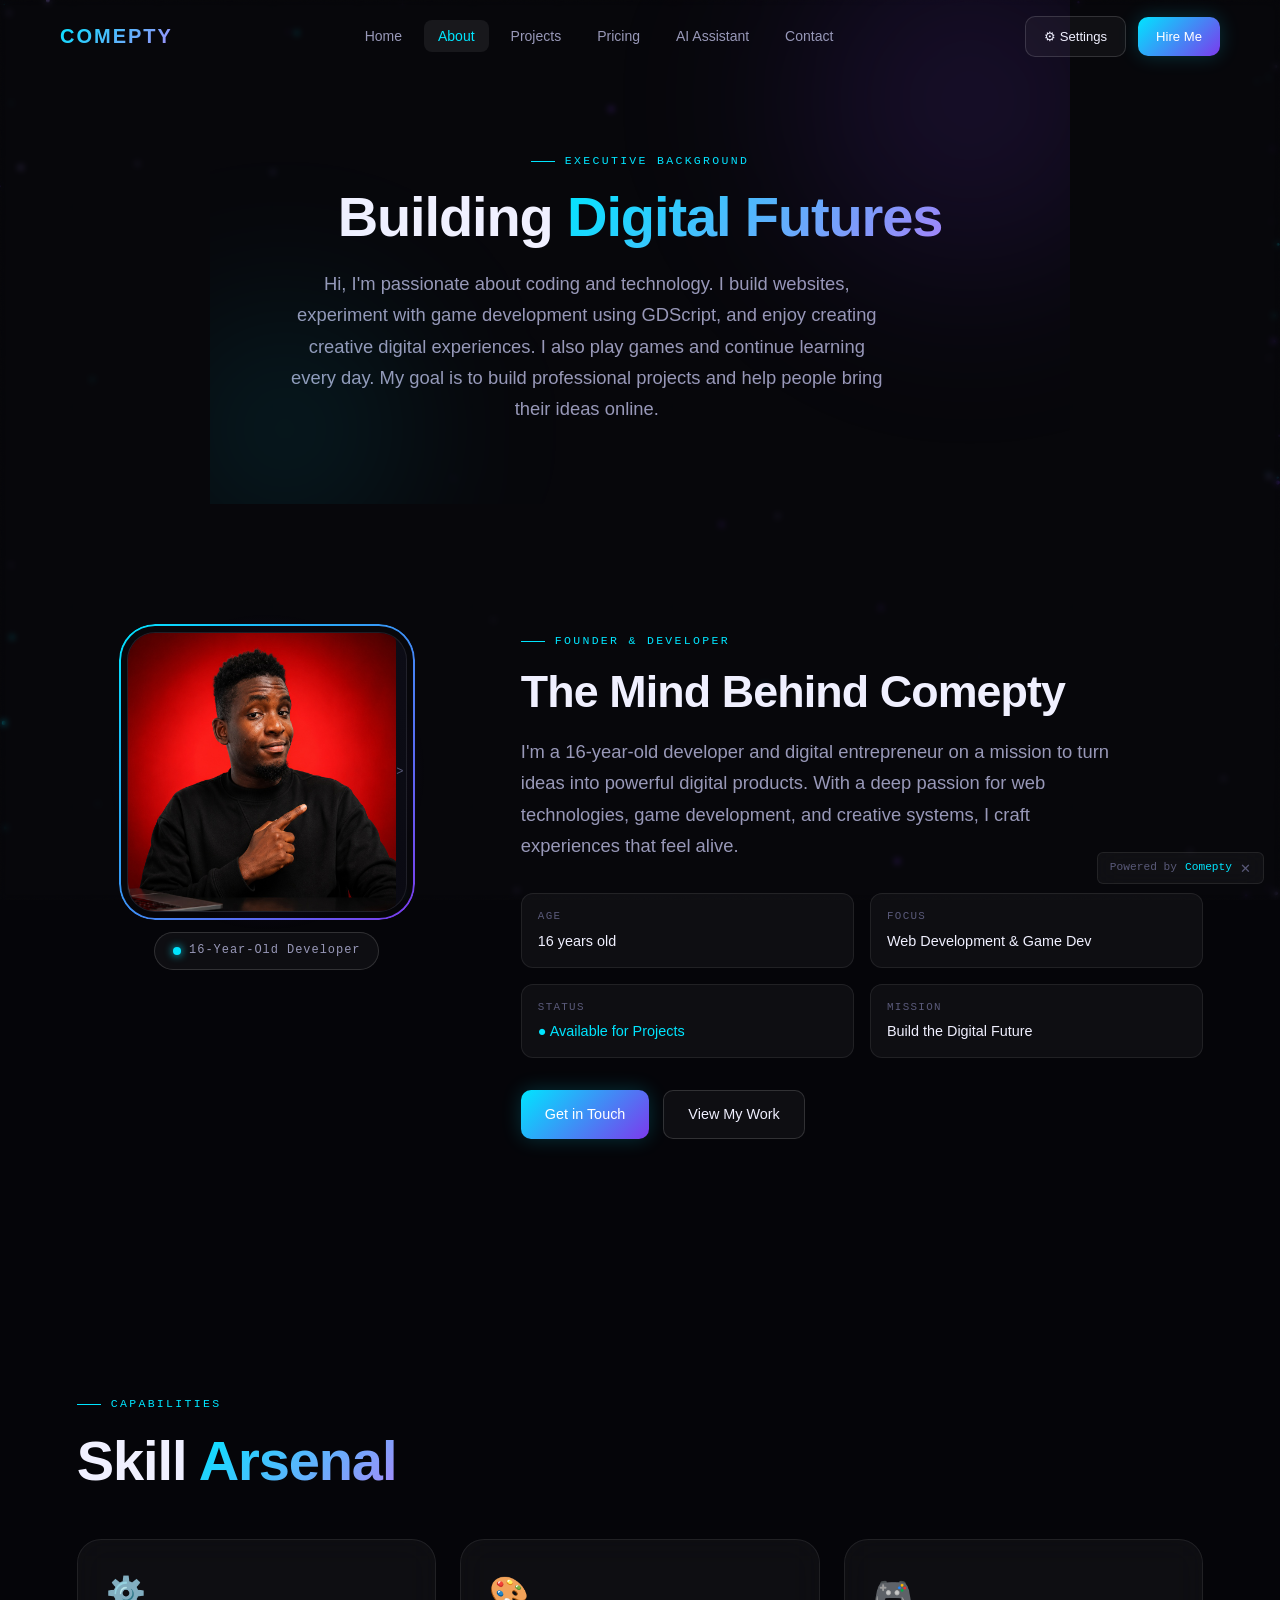
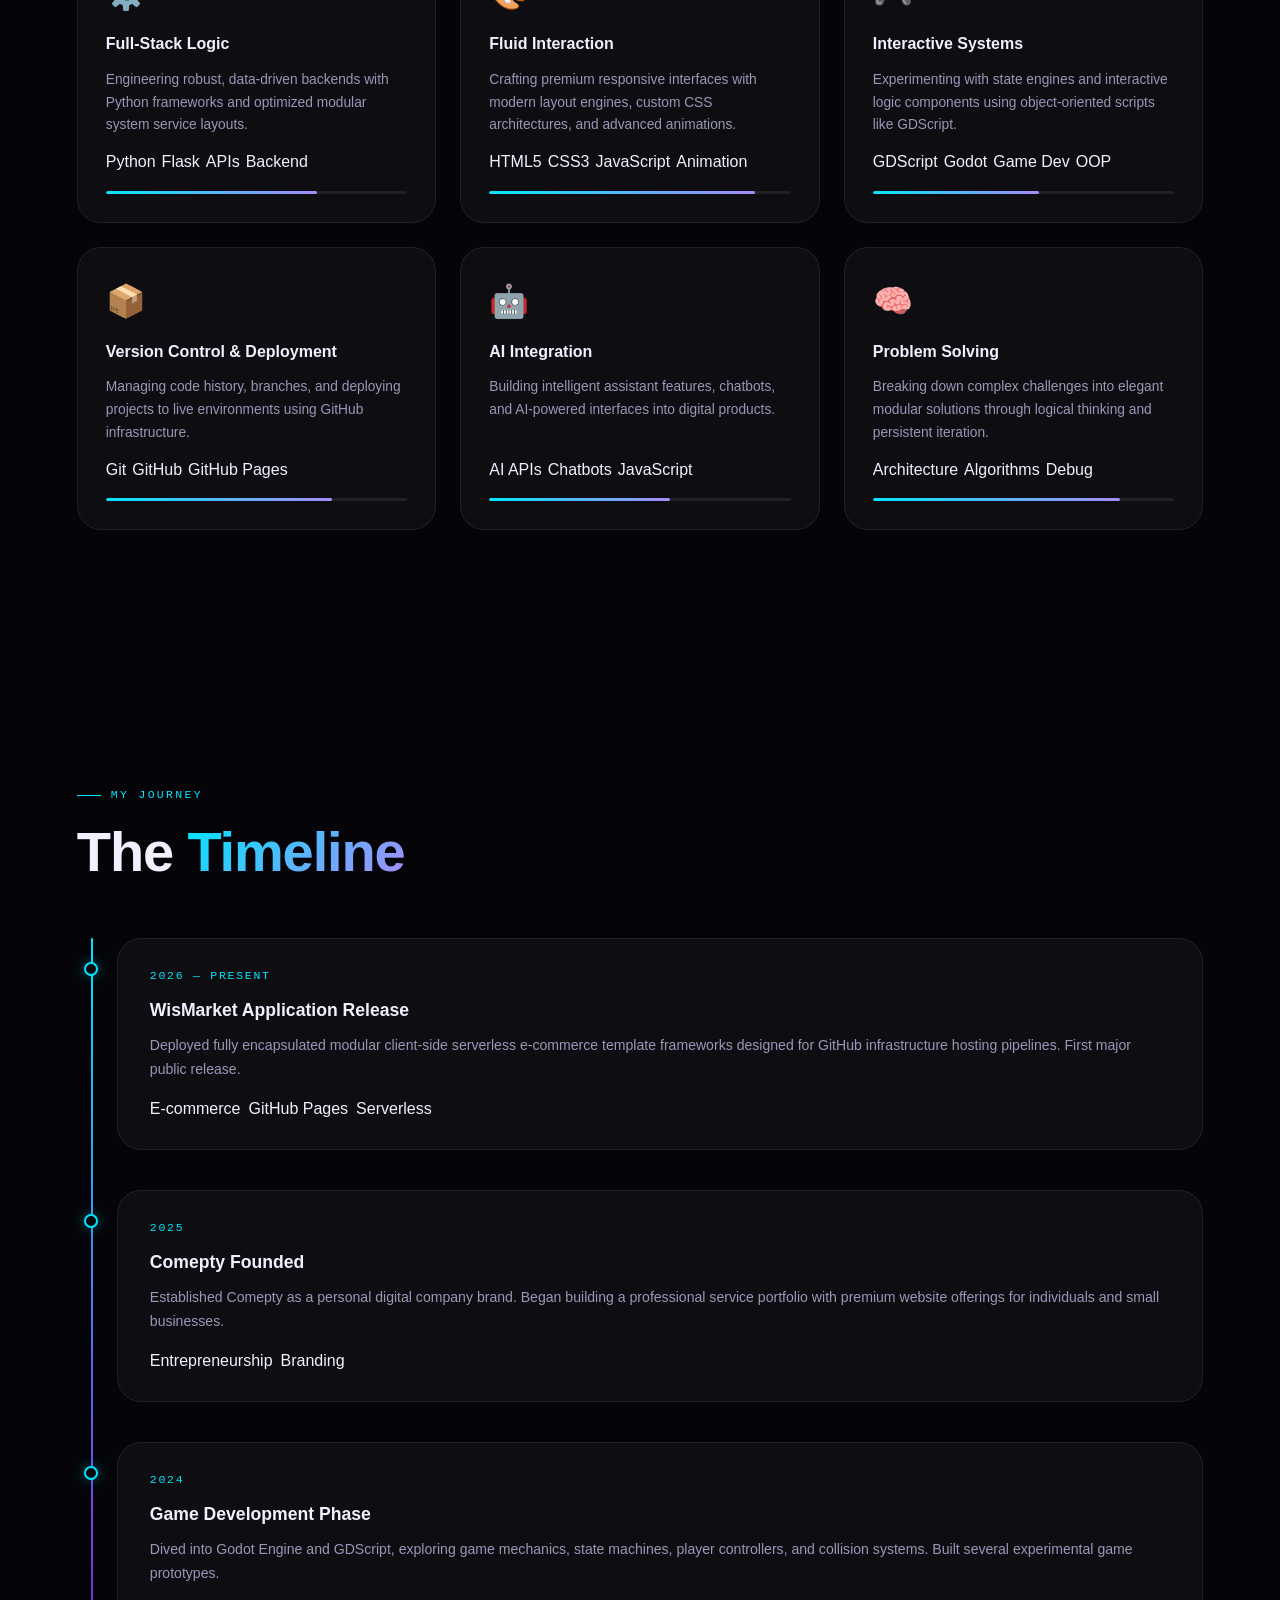
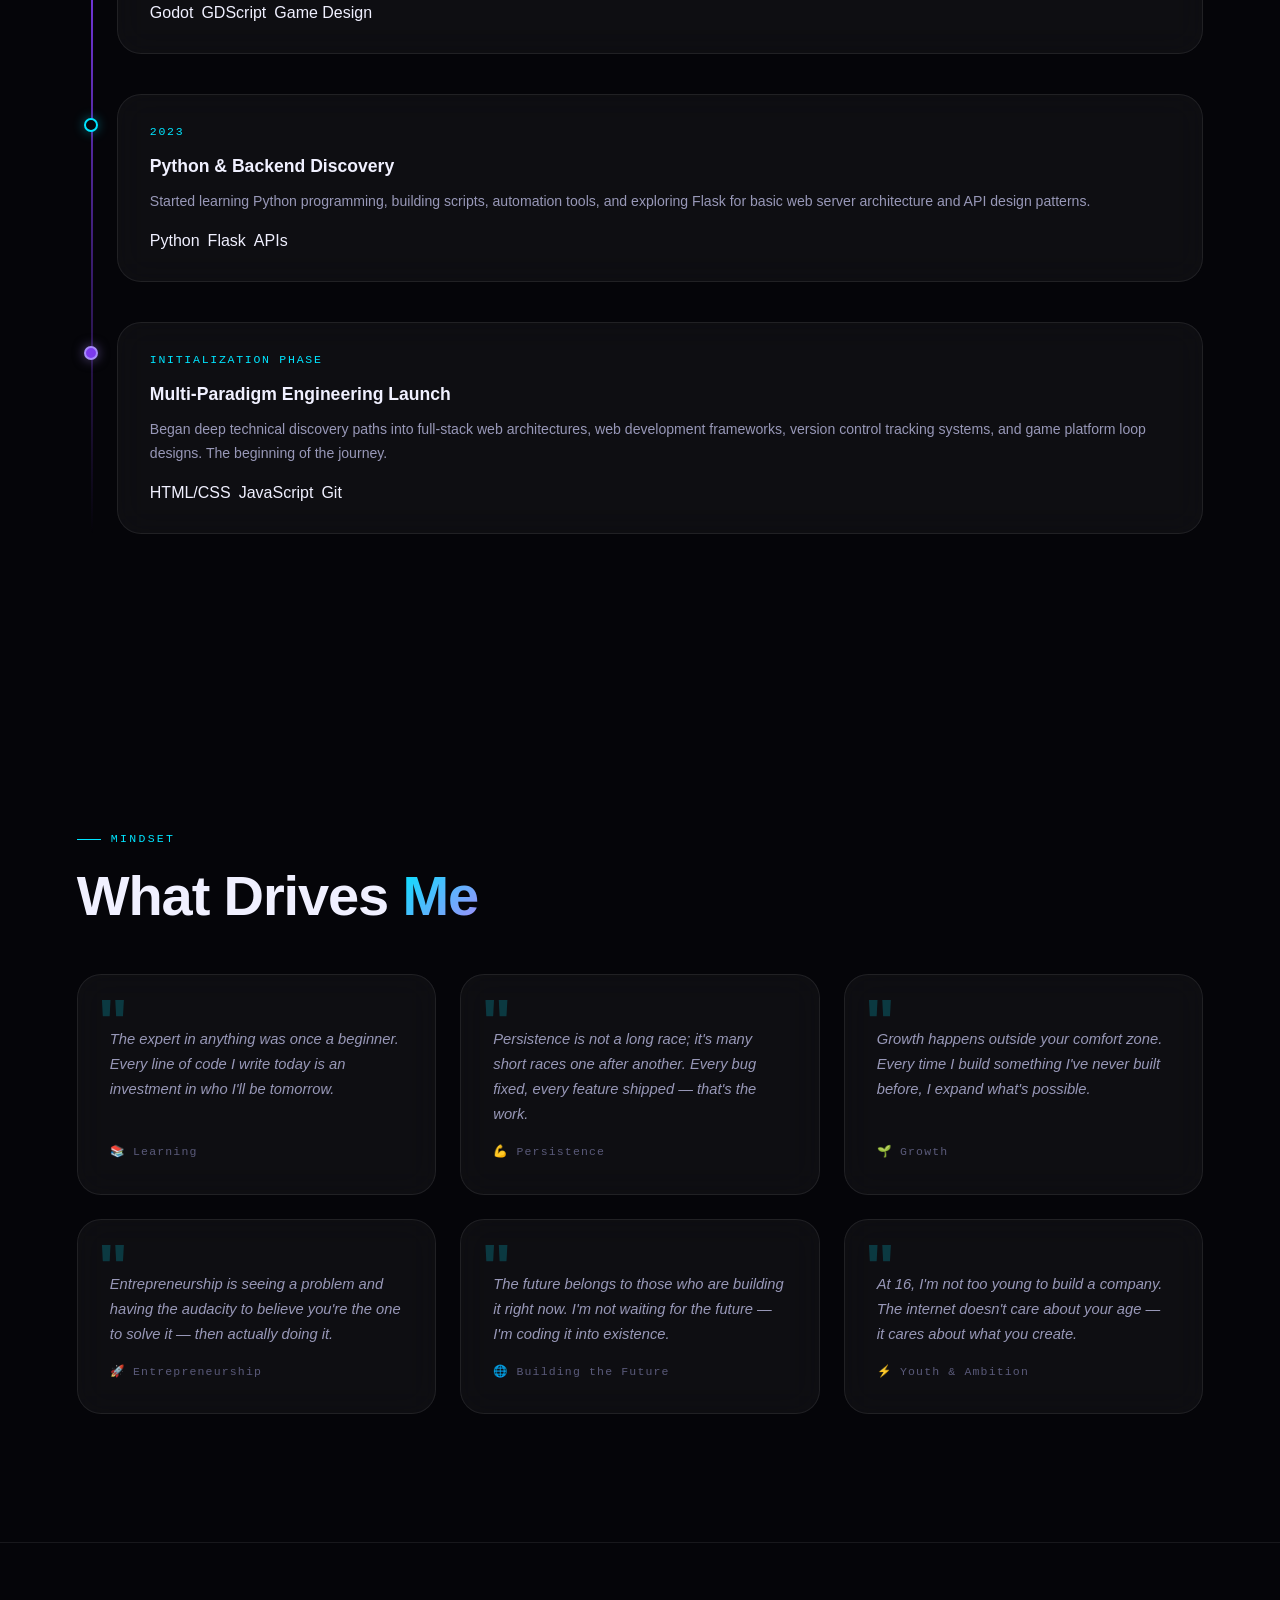
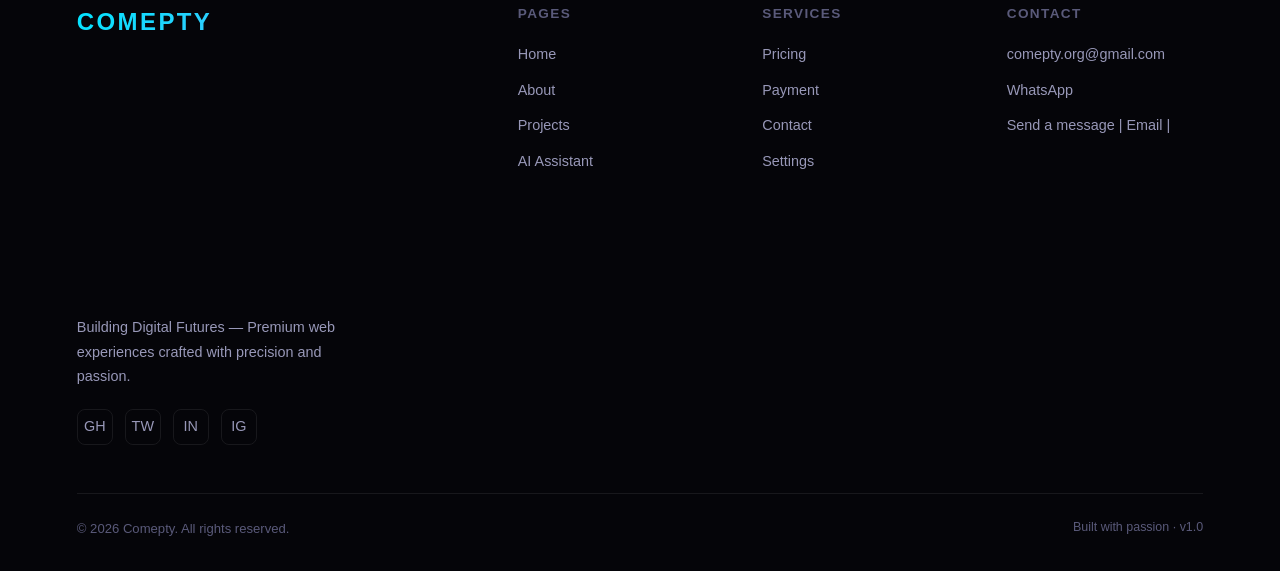
==== commit 8650feb7: "Add files via upload" ====
--- a/about.html
+++ b/about.html
@@ -4,33 +4,36 @@
   <meta charset="UTF-8" />
   
   <meta name="viewport" content="width=device-width, initial-scale=1.0" />
-  <!-- ── SEO ── -->
+  
+  
+<!-- ── SEO ── -->
 <meta name="description" content="Comepty is a youth-led digital agency that builds premium websites and apps, crafted by a 16-year-old developer with a passion for clean design and futuristic experiences." />
 <meta name="keywords" content="Comepty, web development, digital agency, premium websites, Nigeria, youth developer" />
 <meta name="author" content="Comepty" />
 
-<!-- ── Open Graph (Facebook, WhatsApp, Discord, LinkedIn) ── -->
-<meta property="og:title" content="Comepty.org" />
-<meta property="og:description" content="Comepty is a youth-led digital agency that builds premium websites and apps, crafted by a 16-year-old developer with a passion for clean design and futuristic experiences." />
-<meta property="og:image" content="https://comepty-official.github.io/Comepty-Portfolio/image/icon.png" />
-<meta property="og:url" content="https://comepty-official.github.io/Comepty-Portfolio/" />
+<!-- ── Open Graph (WhatsApp, Discord, LinkedIn, Facebook) ── -->
 <meta property="og:type" content="website" />
 <meta property="og:site_name" content="Comepty" />
 <meta property="og:locale" content="en_US" />
+<meta property="og:url" content="https://comepty-official.github.io/Comepty-Portfolio/" />
+<meta property="og:title" content="Comepty.org" />
+<meta property="og:description" content="Comepty is a youth-led digital agency that builds premium websites and apps, crafted by a 16-year-old developer with a passion for clean design and futuristic experiences." />
+<meta property="og:image" content="https://comepty-official.github.io/Comepty-Portfolio/assets/images/og-icon.png" />
+<meta property="og:image:width" content="1200" />
+<meta property="og:image:height" content="630" />
+<meta property="og:image:type" content="image/png" />
+<meta property="og:image:alt" content="Comepty — Building Digital Futures" />
 
 <!-- ── Twitter / X ── -->
 <meta name="twitter:card" content="summary_large_image" />
+<meta name="twitter:site" content="@comepty" />
+<meta name="twitter:creator" content="@comepty" />
 <meta name="twitter:title" content="Comepty.org" />
 <meta name="twitter:description" content="Comepty is a youth-led digital agency that builds premium websites and apps, crafted by a 16-year-old developer with a passion for clean design and futuristic experiences." />
-<meta name="twitter:image" content="https://comepty-official.github.io/Comepty-Portfolio/image/icon.png" />
-<meta name="twitter:site" content="@comepty" />
-<meta name="twitter:creator" content="@comepty" />
-
-<!-- ── Discord (uses Open Graph automatically) ── -->
-<!-- Discord reads og:title, og:description, og:image — already covered above -->
-<meta property="og:image:width" content="1200" />
-<meta property="og:image:height" content="630" />
-
+<meta name="twitter:image" content="https://comepty-official.github.io/Comepty-Portfolio/assets/images/og-icon.png" />
+
+<!-- ── LinkedIn ── -->
+<meta property="article:author" content="Comepty" />
 <!-- ── WhatsApp (uses Open Graph automatically) ── -->
 <!-- WhatsApp reads og:title, og:description, og:image — already covered above -->
 
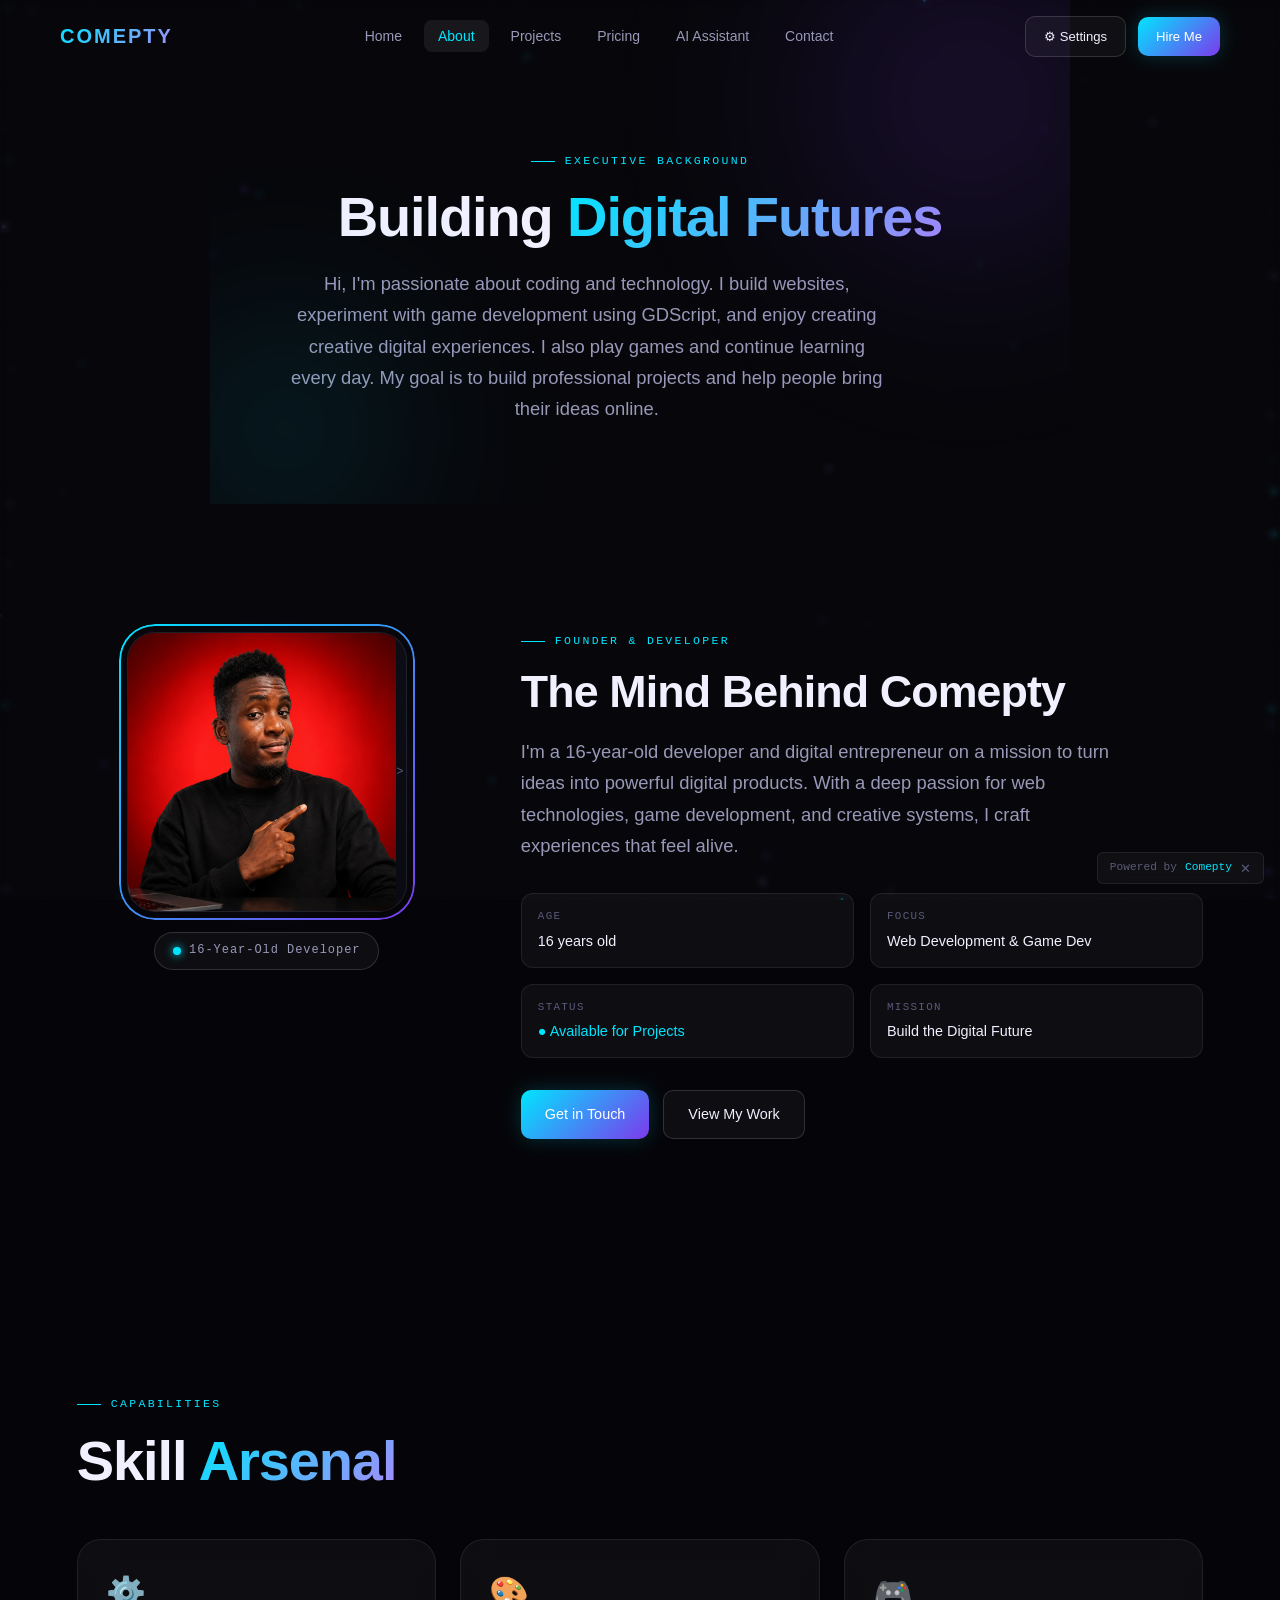
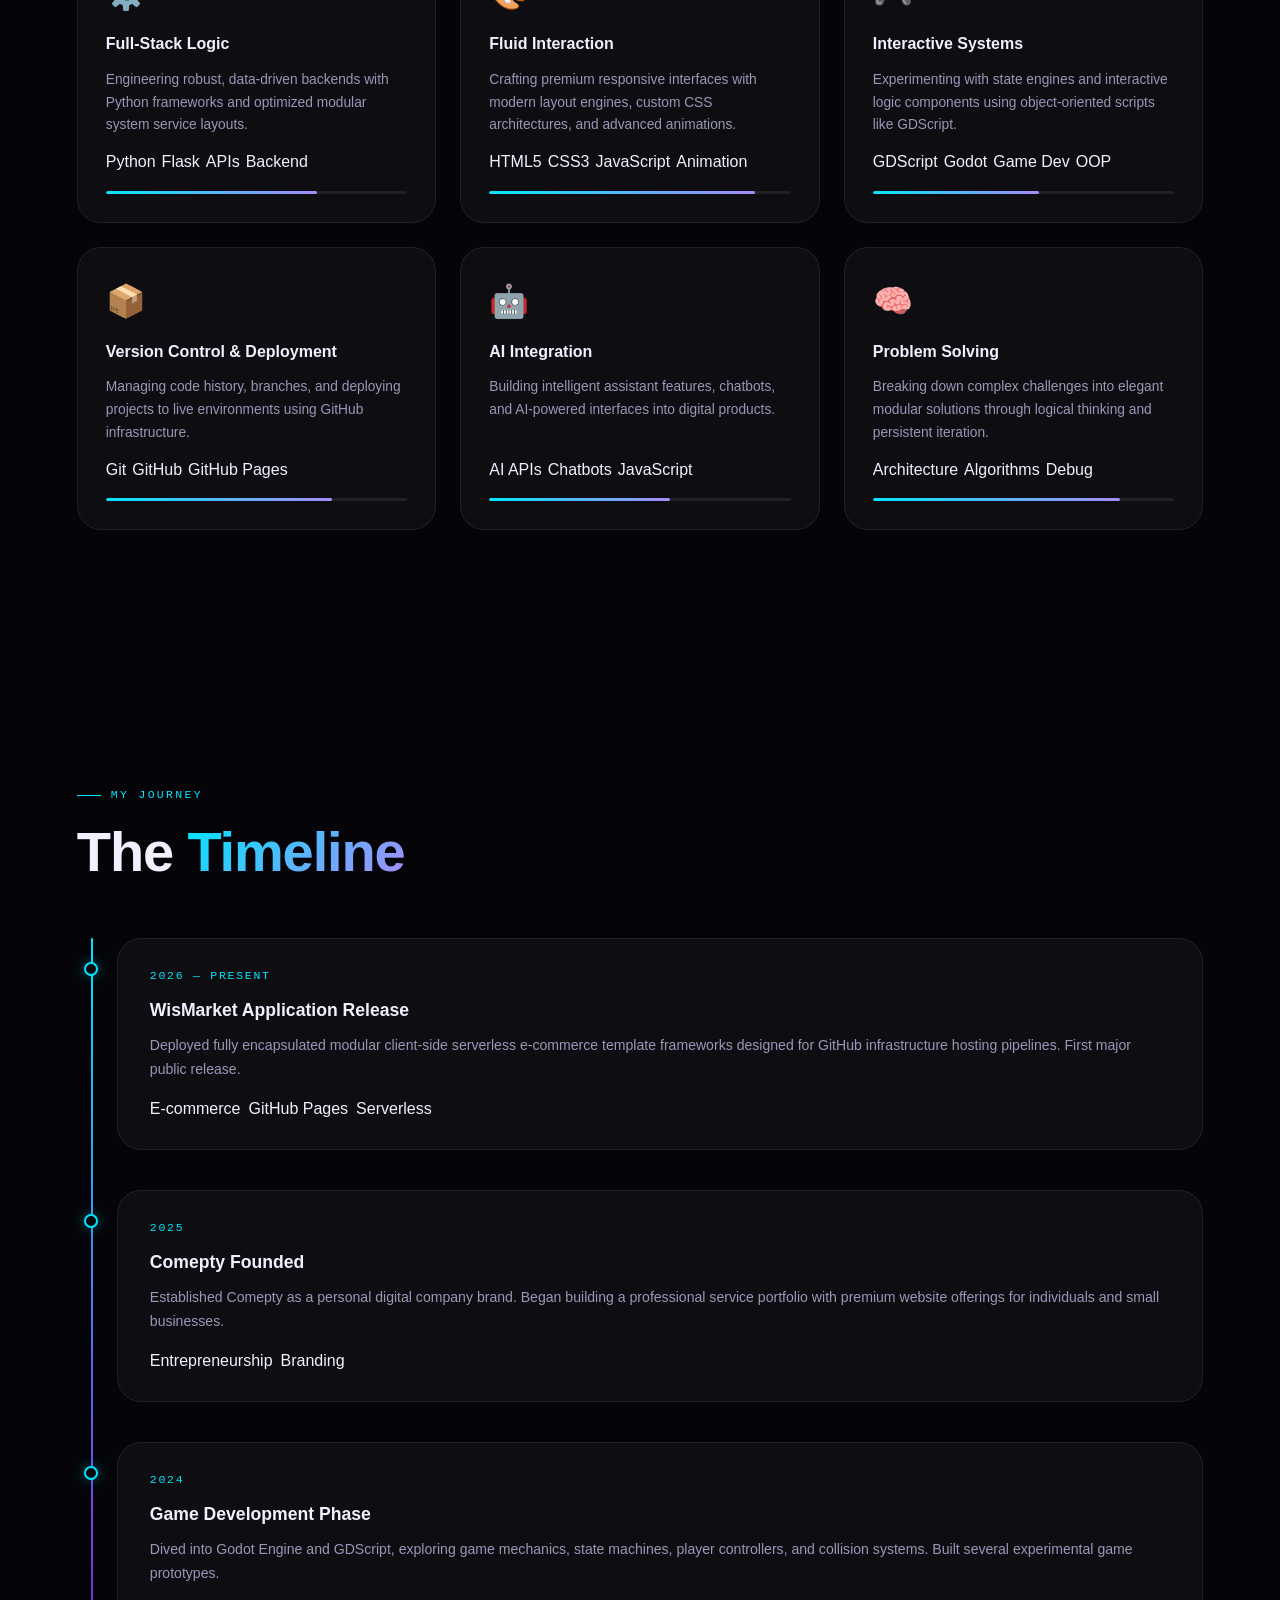
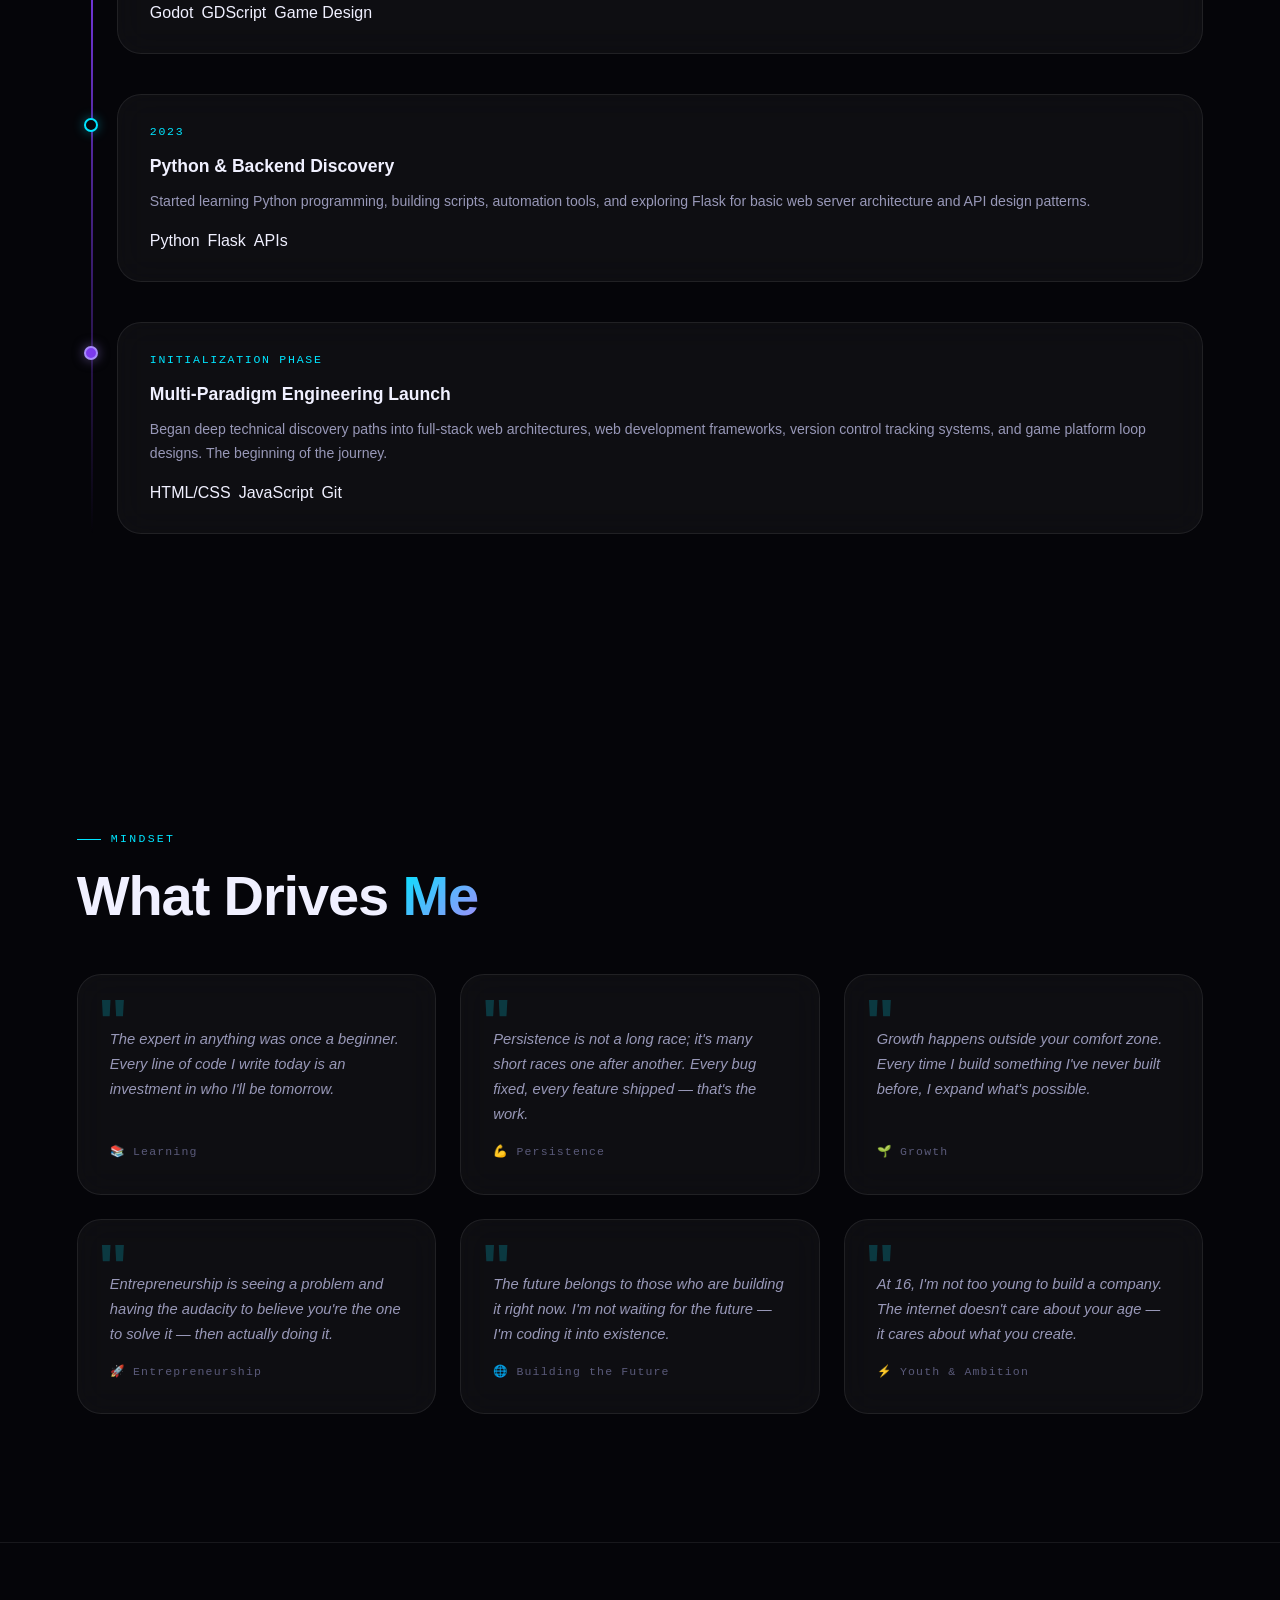
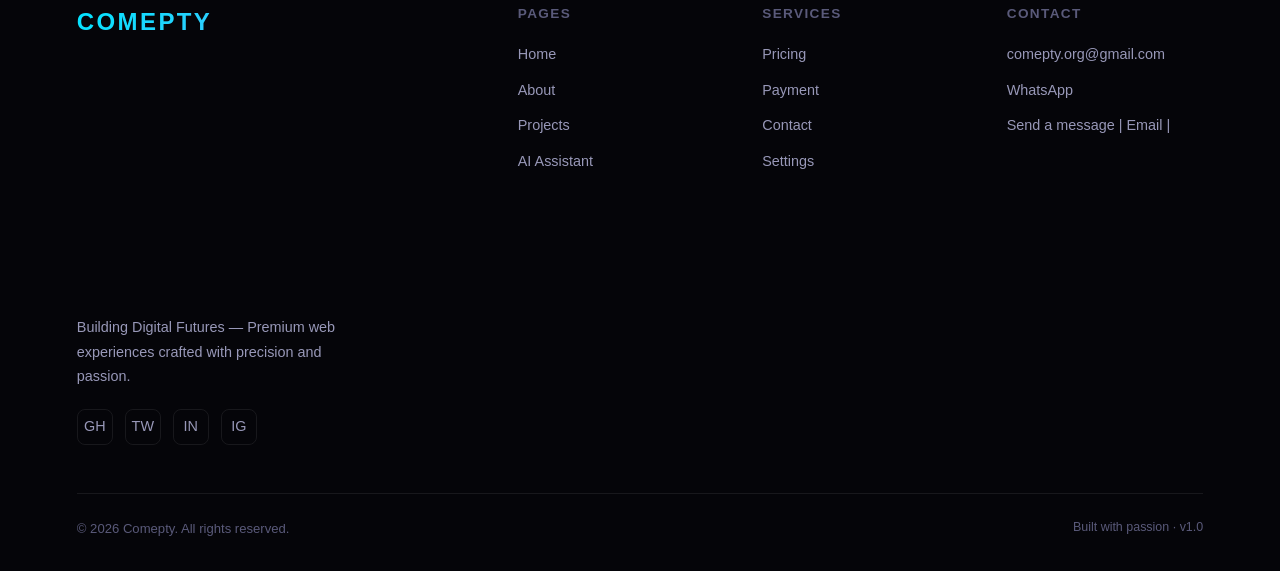
==== commit 411debbc: "Add files via upload" ====
--- a/about.html
+++ b/about.html
@@ -18,7 +18,7 @@
 <meta property="og:url" content="https://comepty-official.github.io/Comepty-Portfolio/" />
 <meta property="og:title" content="Comepty.org" />
 <meta property="og:description" content="Comepty is a youth-led digital agency that builds premium websites and apps, crafted by a 16-year-old developer with a passion for clean design and futuristic experiences." />
-<meta property="og:image" content="https://comepty-official.github.io/Comepty-Portfolio/assets/images/og-icon.png" />
+<meta property="og:image" content="https://comepty-official.github.io/Comepty-Portfolio/image/icon.png" />
 <meta property="og:image:width" content="1200" />
 <meta property="og:image:height" content="630" />
 <meta property="og:image:type" content="image/png" />
@@ -30,19 +30,34 @@
 <meta name="twitter:creator" content="@comepty" />
 <meta name="twitter:title" content="Comepty.org" />
 <meta name="twitter:description" content="Comepty is a youth-led digital agency that builds premium websites and apps, crafted by a 16-year-old developer with a passion for clean design and futuristic experiences." />
-<meta name="twitter:image" content="https://comepty-official.github.io/Comepty-Portfolio/assets/images/og-icon.png" />
+<meta name="twitter:image" content="https://comepty-official.github.io/Comepty-Portfolio/image/icon.png" />
+
+<!-- ── Telegram ── -->
+<meta property="og:image:alt" content="Comepty — Building Digital Futures" />
 
 <!-- ── LinkedIn ── -->
 <meta property="article:author" content="Comepty" />
-<!-- ── WhatsApp (uses Open Graph automatically) ── -->
-<!-- WhatsApp reads og:title, og:description, og:image — already covered above -->
-
-<!-- ── Telegram ── -->
-<meta property="og:image:alt" content="Comepty — Building Digital Futures" />
-
-<!-- ── LinkedIn ── -->
-<meta property="article:author" content="Comepty" />
-  
+
+<!-- ── Pinterest ── -->
+<meta name="pinterest:title" content="Comepty.org" />
+<meta name="pinterest:description" content="Comepty is a youth-led digital agency that builds premium websites and apps, crafted by a 16-year-old developer with a passion for clean design and futuristic experiences." />
+<meta name="pinterest:image" content="https://comepty-official.github.io/Comepty-Portfolio/image/icon.png" />
+
+<!-- ── Slack ── -->
+<meta name="slack-app-id" content="comepty" />
+
+<!-- ── TikTok ── -->
+<meta name="tiktok:title" content="Comepty.org" />
+<meta name="tiktok:description" content="Comepty is a youth-led digital agency that builds premium websites and apps, crafted by a 16-year-old developer with a passion for clean design and futuristic experiences." />
+<meta name="tiktok:image" content="https://comepty-official.github.io/Comepty-Portfolio/image/icon.png" />
+
+<!-- ── Instagram (uses Open Graph automatically) ── -->
+<!-- Instagram reads og:title, og:description, og:image — already covered above -->
+
+<!-- ── Snapchat ── -->
+<meta name="snapchat:title" content="Comepty.org" />
+<meta name="snapchat:description" content="Comepty is a youth-led digital agency that builds premium websites and apps, crafted by a 16-year-old developer with a passion for clean design and futuristic experiences." />
+<meta name="snapchat:image" content="https://comepty-official.github.io/Comepty-Portfolio/image/icon.png" />  
   
   <title>About — Comepty</title>
   
